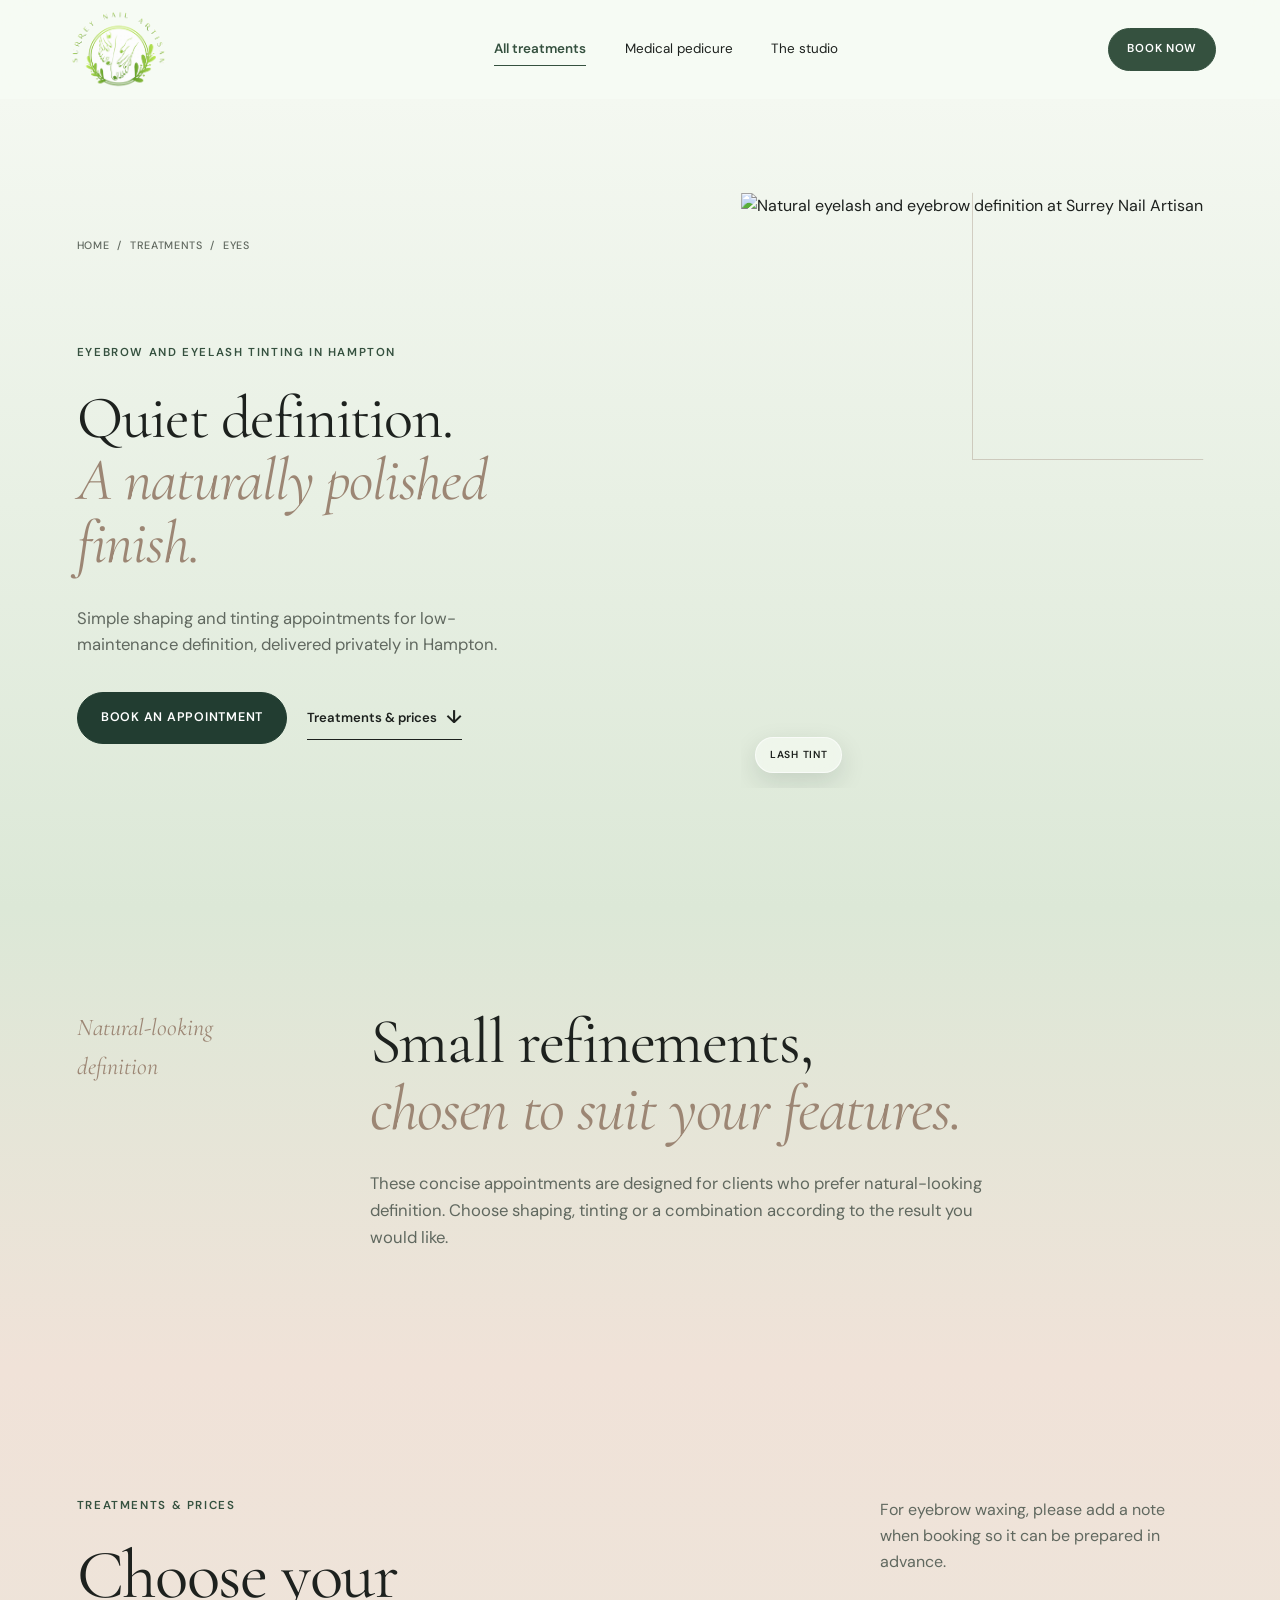
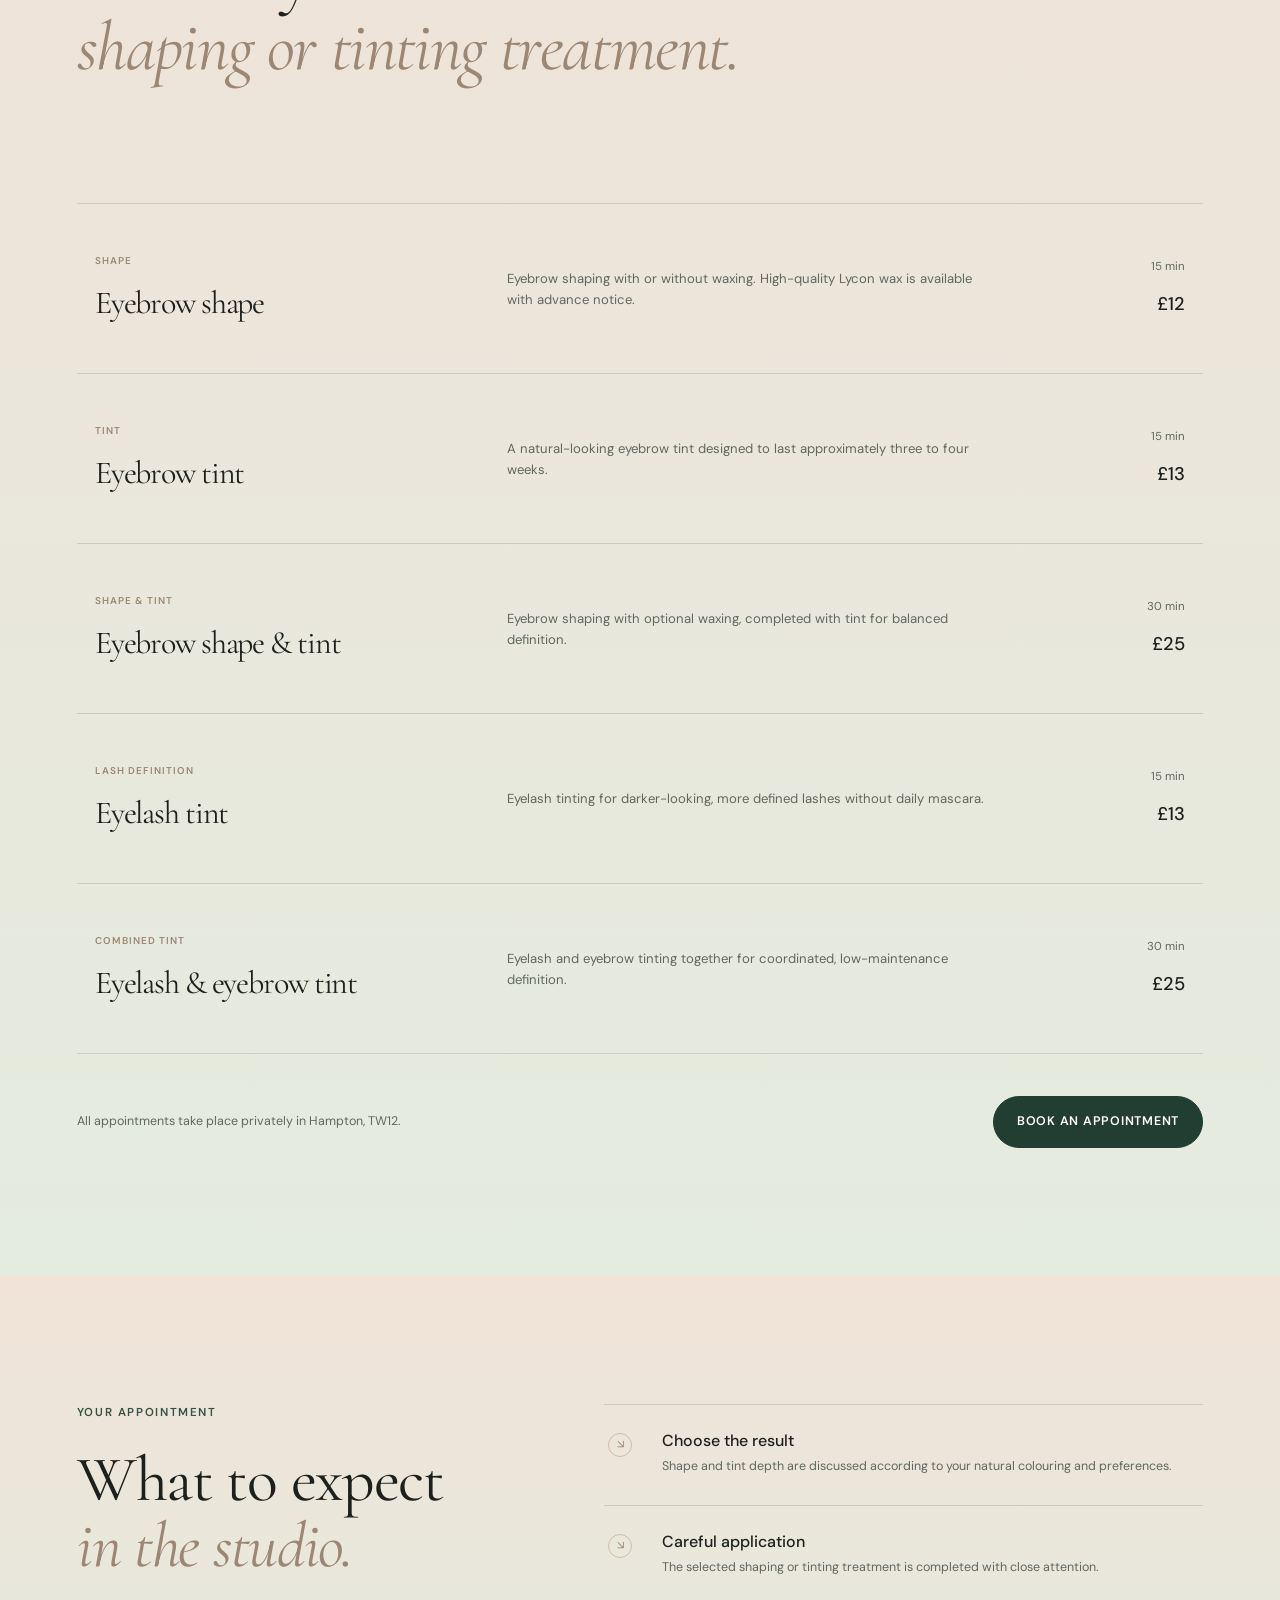
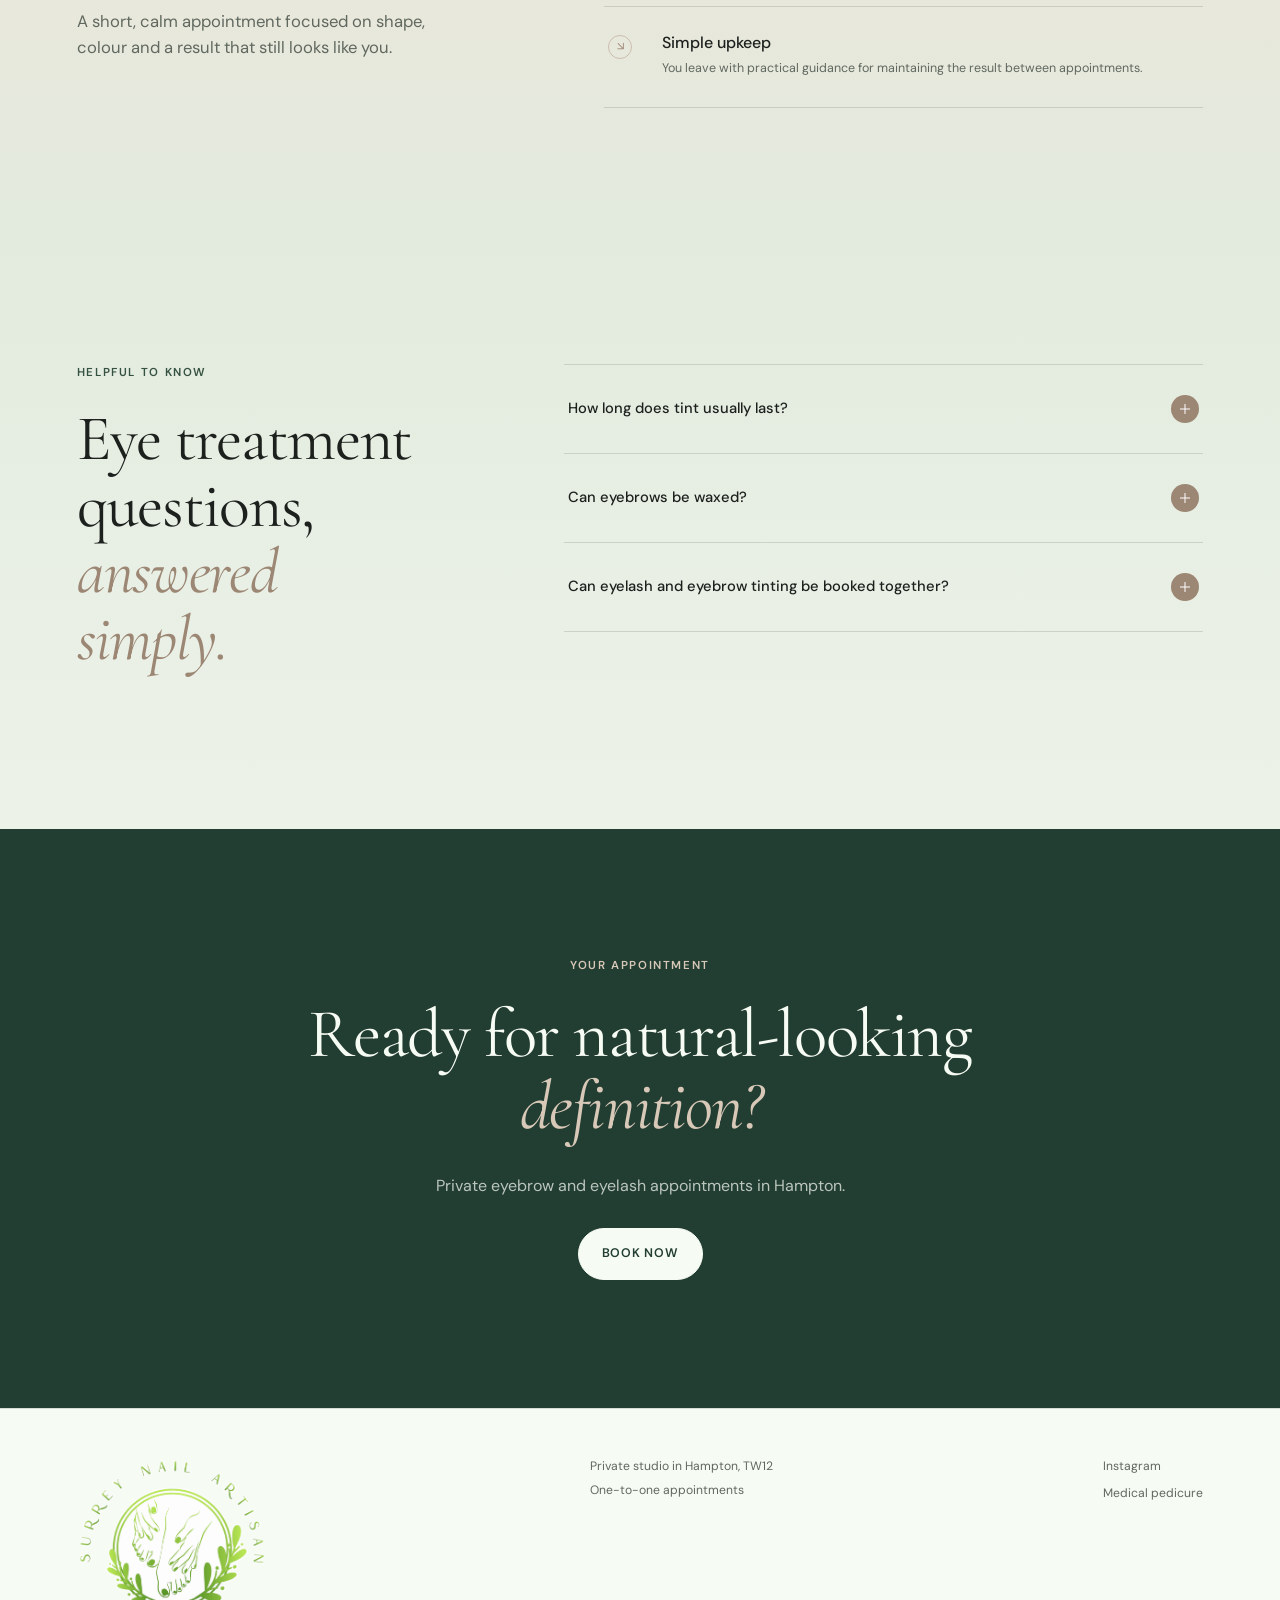
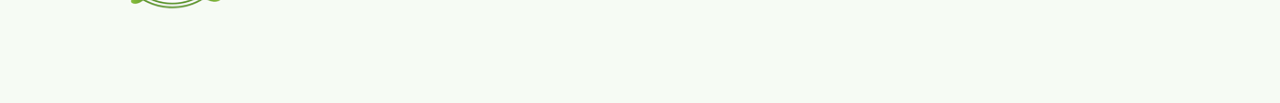
==== public/eyelash-eyebrows.html @ 15f3a215 "Add complete treatment category pages" ====
<!doctype html>
<html lang="en">
  <head>
    <meta charset="UTF-8">
    <meta name="viewport" content="width=device-width, initial-scale=1">
    <meta name="description" content="Private eyebrow shaping, eyebrow tinting and eyelash tinting appointments in Hampton, Surrey.">
    <meta name="robots" content="noindex, nofollow">
    <link rel="canonical" href="https://www.surreynailartisan.co.uk/eyelash-eyebrows">
    <meta property="og:title" content="Eyebrow &amp; Eyelash Treatments in Hampton | Surrey Nail Artisan">
    <meta property="og:description" content="Private eyebrow shaping, eyebrow tinting and eyelash tinting appointments in Hampton, Surrey.">
    <meta property="og:type" content="website">
    <meta property="og:url" content="https://www.surreynailartisan.co.uk/eyelash-eyebrows">
    <meta property="og:image" content="https://www.surreynailartisan.co.uk/assets/eyes-lash-tint.jpg">
    <title>Eyebrow &amp; Eyelash Treatments in Hampton | Surrey Nail Artisan</title>
    <link rel="preconnect" href="https://fonts.googleapis.com">
    <link rel="preconnect" href="https://fonts.gstatic.com" crossorigin>
    <link href="https://fonts.googleapis.com/css2?family=Cormorant+Garamond:ital,wght@0,400;1,400&family=DM+Sans:wght@400;500;600&display=swap" rel="stylesheet">
    <link rel="stylesheet" href="styles.css">
    <script src="script.js" defer></script>
    <script type="application/ld+json">{
      "@context": "https://schema.org",
      "@type": "Service",
      "name": "Eyebrow and eyelash treatments",
      "description": "Private eyebrow shaping, eyebrow tinting and eyelash tinting appointments in Hampton, Surrey.",
      "url": "https://www.surreynailartisan.co.uk/eyelash-eyebrows",
      "image": "https://www.surreynailartisan.co.uk/assets/eyes-lash-tint.jpg",
      "areaServed": {
            "@type": "Place",
            "name": "Hampton, Surrey"
      },
      "provider": {
            "@type": "BeautySalon",
            "name": "Surrey Nail Artisan",
            "address": {
                  "@type": "PostalAddress",
                  "streetAddress": "Gander Green Crescent",
                  "addressLocality": "Hampton",
                  "postalCode": "TW12 2FA",
                  "addressCountry": "GB"
            }
      },
      "hasOfferCatalog": {
            "@type": "OfferCatalog",
            "name": "Eyebrow and eyelash treatments appointments",
            "itemListElement": [
                  {
                        "@type": "Offer",
                        "price": "12",
                        "priceCurrency": "GBP",
                        "itemOffered": {
                              "@type": "Service",
                              "name": "Eyebrow shape",
                              "duration": "PT15M"
                        }
                  },
                  {
                        "@type": "Offer",
                        "price": "13",
                        "priceCurrency": "GBP",
                        "itemOffered": {
                              "@type": "Service",
                              "name": "Eyebrow tint",
                              "duration": "PT15M"
                        }
                  },
                  {
                        "@type": "Offer",
                        "price": "25",
                        "priceCurrency": "GBP",
                        "itemOffered": {
                              "@type": "Service",
                              "name": "Eyebrow shape & tint",
                              "duration": "PT30M"
                        }
                  },
                  {
                        "@type": "Offer",
                        "price": "13",
                        "priceCurrency": "GBP",
                        "itemOffered": {
                              "@type": "Service",
                              "name": "Eyelash tint",
                              "duration": "PT15M"
                        }
                  },
                  {
                        "@type": "Offer",
                        "price": "25",
                        "priceCurrency": "GBP",
                        "itemOffered": {
                              "@type": "Service",
                              "name": "Eyelash & eyebrow tint",
                              "duration": "PT30M"
                        }
                  }
            ]
      }
}</script>
  </head>
  <body class="treatment-detail-page">
    <a class="skip-link" href="#main">Skip to content</a>

    <header class="site-header" data-header>
      <a class="brand" href="index.html" aria-label="Surrey Nail Artisan home">
        <img src="assets/surrey-nail-artisan-logo.png" alt="Surrey Nail Artisan">
      </a>
      <nav class="desktop-nav" aria-label="Main navigation">
        <a class="nav-highlight" href="index.html#services" aria-current="page">All treatments</a>
        <a href="medical-pedicure.html">Medical pedicure</a>
        <a href="index.html#private-studio">The studio</a>
      </nav>
      <div class="header-actions">
        <a class="button button-small" href="https://www.surreynailartisan.co.uk/loading-booking">Book now</a>
        <button class="menu-toggle" type="button" aria-expanded="false" aria-controls="mobile-menu" aria-label="Open menu">
          <span></span><span></span>
        </button>
      </div>
      <nav class="mobile-menu" id="mobile-menu" aria-label="Mobile navigation" hidden>
        <a href="index.html#services">All treatments</a>
        <a href="medical-pedicure.html">Medical pedicure</a>
        <a href="index.html#private-studio">The studio</a>
        <a href="https://www.surreynailartisan.co.uk/loading-booking">Book an appointment</a>
      </nav>
    </header>

    <main id="main">
      <section class="treatment-hero" aria-labelledby="eyelash-eyebrows-title">
        <div class="treatment-hero-copy">
          <nav class="breadcrumbs" aria-label="Breadcrumb">
            <a href="index.html">Home</a><span aria-hidden="true">/</span><a href="index.html#services">Treatments</a><span aria-hidden="true">/</span><span aria-current="page">Eyes</span>
          </nav>
          <p class="eyebrow">Eyebrow and eyelash tinting in Hampton</p>
          <h1 id="eyelash-eyebrows-title">Quiet definition.<br><em>A naturally polished finish.</em></h1>
          <p class="lead">Simple shaping and tinting appointments for low-maintenance definition, delivered privately in Hampton.</p>
          <div class="button-row">
            <a class="button button-dark" href="https://www.surreynailartisan.co.uk/loading-booking">Book an appointment</a>
            <a class="text-link" href="#treatments-prices">Treatments &amp; prices <span aria-hidden="true">↓</span></a>
          </div>
        </div>
        <figure class="treatment-hero-media" data-source-page="https://www.surreynailartisan.co.uk/procedure/eyelash-tint">
          <img src="assets/eyes-lash-tint.jpg" alt="Natural eyelash and eyebrow definition at Surrey Nail Artisan">
          <figcaption>Lash tint</figcaption>
        </figure>
      </section>

      <section class="treatment-intro section-pad" aria-labelledby="eyelash-eyebrows-intro-title">
        <p class="script-label">Natural-looking definition</p>
        <div>
          <h2 id="eyelash-eyebrows-intro-title">Small refinements,<br><em>chosen to suit your features.</em></h2>
          <p class="lead">These concise appointments are designed for clients who prefer natural-looking definition. Choose shaping, tinting or a combination according to the result you would like.</p>
        </div>
      </section>

      <section class="category-menu section-pad" id="treatments-prices" aria-labelledby="eyelash-eyebrows-prices-title">
        <div class="section-heading treatment-section-heading">
          <div>
            <p class="eyebrow">Treatments &amp; prices</p>
            <h2 id="eyelash-eyebrows-prices-title">Choose your<br><em>shaping or tinting treatment.</em></h2>
          </div>
          <p>For eyebrow waxing, please add a note when booking so it can be prepared in advance.</p>
        </div>
        <div class="category-treatment-list">
          <article class="category-treatment-card">
            <div class="category-treatment-heading">
              <p class="card-label">Shape</p>
              <h3>Eyebrow shape</h3>
              
            </div>
            <p>Eyebrow shaping with or without waxing. High-quality Lycon wax is available with advance notice.</p>
            <div class="category-treatment-meta"><span>15 min</span><strong>£12</strong></div>
          </article>
          <article class="category-treatment-card">
            <div class="category-treatment-heading">
              <p class="card-label">Tint</p>
              <h3>Eyebrow tint</h3>
              
            </div>
            <p>A natural-looking eyebrow tint designed to last approximately three to four weeks.</p>
            <div class="category-treatment-meta"><span>15 min</span><strong>£13</strong></div>
          </article>
          <article class="category-treatment-card">
            <div class="category-treatment-heading">
              <p class="card-label">Shape &amp; tint</p>
              <h3>Eyebrow shape &amp; tint</h3>
              
            </div>
            <p>Eyebrow shaping with optional waxing, completed with tint for balanced definition.</p>
            <div class="category-treatment-meta"><span>30 min</span><strong>£25</strong></div>
          </article>
          <article class="category-treatment-card">
            <div class="category-treatment-heading">
              <p class="card-label">Lash definition</p>
              <h3>Eyelash tint</h3>
              
            </div>
            <p>Eyelash tinting for darker-looking, more defined lashes without daily mascara.</p>
            <div class="category-treatment-meta"><span>15 min</span><strong>£13</strong></div>
          </article>
          <article class="category-treatment-card">
            <div class="category-treatment-heading">
              <p class="card-label">Combined tint</p>
              <h3>Eyelash &amp; eyebrow tint</h3>
              
            </div>
            <p>Eyelash and eyebrow tinting together for coordinated, low-maintenance definition.</p>
            <div class="category-treatment-meta"><span>30 min</span><strong>£25</strong></div>
          </article>
        </div>
        <div class="category-menu-cta">
          <p>All appointments take place privately in Hampton, TW12.</p>
          <a class="button button-dark" href="https://www.surreynailartisan.co.uk/loading-booking">Book an appointment</a>
        </div>
      </section>



      <section class="treatment-experience section-pad" aria-labelledby="eyelash-eyebrows-experience-title">
        <div>
          <p class="eyebrow">Your appointment</p>
          <h2 id="eyelash-eyebrows-experience-title">What to expect<br><em>in the studio.</em></h2>
          <p class="lead">A short, calm appointment focused on shape, colour and a result that still looks like you.</p>
        </div>
        <ol class="treatment-experience-steps">
          <li>
            <span class="step-icon" aria-hidden="true"></span>
            <div><h3>Choose the result</h3><p>Shape and tint depth are discussed according to your natural colouring and preferences.</p></div>
          </li>
          <li>
            <span class="step-icon" aria-hidden="true"></span>
            <div><h3>Careful application</h3><p>The selected shaping or tinting treatment is completed with close attention.</p></div>
          </li>
          <li>
            <span class="step-icon" aria-hidden="true"></span>
            <div><h3>Simple upkeep</h3><p>You leave with practical guidance for maintaining the result between appointments.</p></div>
          </li>
        </ol>
      </section>

      <section class="treatment-faq section-pad" aria-labelledby="eyelash-eyebrows-faq-title">
        <div class="treatment-faq-heading">
          <p class="eyebrow">Helpful to know</p>
          <h2 id="eyelash-eyebrows-faq-title">Eye treatment questions,<br><em>answered simply.</em></h2>
        </div>
        <div class="treatment-faq-list">
          <details>
            <summary>How long does tint usually last?<span aria-hidden="true"></span></summary>
            <p>The original treatment guidance states approximately three to four weeks, although this varies by client and aftercare.</p>
          </details>
          <details>
            <summary>Can eyebrows be waxed?<span aria-hidden="true"></span></summary>
            <p>Yes. High-quality Lycon wax is available. Please note this in advance when booking.</p>
          </details>
          <details>
            <summary>Can eyelash and eyebrow tinting be booked together?<span aria-hidden="true"></span></summary>
            <p>Yes. Choose the combined eyelash and eyebrow tint appointment.</p>
          </details>
        </div>
      </section>

      <section class="booking-panel section-pad">
        <p class="eyebrow">Your appointment</p>
        <h2>Ready for natural-looking<br><em>definition?</em></h2>
        <p>Private eyebrow and eyelash appointments in Hampton.</p>
        <a class="button button-light" href="https://www.surreynailartisan.co.uk/loading-booking">Book now</a>
      </section>
    </main>

    <footer class="site-footer">
      <a class="footer-brand" href="index.html" aria-label="Surrey Nail Artisan home">
        <img src="assets/surrey-nail-artisan-logo.png" alt="Surrey Nail Artisan">
      </a>
      <div><p>Private studio in Hampton, TW12</p><p>One-to-one appointments</p></div>
      <div class="footer-links">
        <a href="https://www.instagram.com/surreynailartisan/">Instagram</a>
        <a href="medical-pedicure.html">Medical pedicure</a>
      </div>
    </footer>

    <div class="mobile-book" aria-label="Quick booking">
      <span>Private appointments in Hampton</span>
      <a href="https://www.surreynailartisan.co.uk/loading-booking">Book now</a>
    </div>
  </body>
</html>
---- public/styles.css ----
:root {
  --paper: #f6fbf4;
  --paper-warm: #f5efe8;
  --ink: #1d211e;
  --muted: #60685f;
  --sage: #768a70;
  --sage-dark: #35513f;
  --sage-deep: #223d31;
  --taupe: #9c8674;
  --taupe-light: #d8c8b8;
  --line: rgba(29, 33, 30, 0.14);
  --white: #fff;
  --radius: 2px;
  --serif: "Cormorant Garamond", Georgia, serif;
  --sans: "DM Sans", "Helvetica Neue", Arial, sans-serif;
}

* {
  box-sizing: border-box;
}

html {
  scroll-behavior: smooth;
}

body {
  margin: 0;
  background: var(--paper);
  color: var(--ink);
  font-family: var(--sans);
  font-size: 16px;
  line-height: 1.6;
  -webkit-font-smoothing: antialiased;
}

body.menu-open {
  overflow: hidden;
}

img {
  display: block;
  width: 100%;
}

a {
  color: inherit;
  text-decoration: none;
}

button,
a {
  -webkit-tap-highlight-color: transparent;
}

h1,
h2,
h3,
p,
figure {
  margin-top: 0;
}

h1,
h2,
h3 {
  font-family: var(--serif);
  font-weight: 400;
  letter-spacing: -0.035em;
  line-height: 1.06;
}

h1 em,
h2 em {
  color: var(--taupe);
  font-style: italic;
}

.skip-link {
  position: fixed;
  z-index: 1000;
  top: 8px;
  left: 8px;
  padding: 10px 14px;
  background: var(--ink);
  color: var(--white);
  transform: translateY(-150%);
}

.skip-link:focus {
  transform: translateY(0);
}

.site-header {
  position: sticky;
  z-index: 100;
  top: 0;
  display: grid;
  grid-template-columns: 160px 1fr auto;
  align-items: center;
  min-height: 92px;
  padding: 10px clamp(24px, 5vw, 76px);
  border-bottom: 1px solid transparent;
  background: rgba(246, 251, 244, 0.92);
  backdrop-filter: blur(18px);
  transition: min-height 180ms ease, border-color 180ms ease;
}

.site-header.is-scrolled {
  min-height: 74px;
  border-color: var(--line);
}

.brand {
  display: inline-flex;
  width: 110px;
  align-items: center;
}

.brand img {
  max-height: 78px;
  object-fit: contain;
}

.desktop-nav {
  display: flex;
  justify-content: center;
  gap: clamp(22px, 3vw, 46px);
  font-size: 0.84rem;
}

.desktop-nav a {
  position: relative;
  padding: 8px 0;
}

.desktop-nav a::after {
  position: absolute;
  right: 0;
  bottom: 2px;
  left: 0;
  height: 1px;
  background: currentColor;
  content: "";
  transform: scaleX(0);
  transform-origin: right;
  transition: transform 180ms ease;
}

.desktop-nav a:hover::after,
.desktop-nav a:focus-visible::after,
.desktop-nav .nav-highlight::after {
  transform: scaleX(1);
  transform-origin: left;
}

.nav-highlight {
  color: var(--sage-dark);
  font-weight: 600;
}

.header-actions {
  display: flex;
  align-items: center;
  gap: 12px;
}

.button {
  display: inline-flex;
  min-height: 52px;
  align-items: center;
  justify-content: center;
  padding: 13px 23px;
  border: 1px solid var(--sage-dark);
  border-radius: 999px;
  background: var(--sage-dark);
  color: var(--white);
  font-size: 0.78rem;
  font-weight: 600;
  letter-spacing: 0.06em;
  line-height: 1.1;
  text-transform: uppercase;
  transition: background 160ms ease, color 160ms ease, transform 160ms ease;
}

.button:hover,
.button:focus-visible {
  background: transparent;
  color: var(--sage-dark);
  transform: translateY(-2px);
}

.button-small {
  min-height: 43px;
  padding: 11px 18px;
  font-size: 0.72rem;
}

.button-dark {
  border-color: var(--sage-deep);
  background: var(--sage-deep);
}

.button-dark:hover,
.button-dark:focus-visible {
  color: var(--sage-deep);
}

.button-light {
  border-color: var(--paper);
  background: var(--paper);
  color: var(--sage-deep);
}

.button-light:hover,
.button-light:focus-visible {
  background: transparent;
  color: var(--paper);
}

.text-link {
  display: inline-flex;
  min-height: 44px;
  align-items: center;
  gap: 9px;
  border-bottom: 1px solid currentColor;
  font-size: 0.82rem;
  font-weight: 600;
}

.text-link span {
  font-size: 1.15rem;
}

.menu-toggle {
  display: none;
  width: 44px;
  height: 44px;
  padding: 12px 8px;
  border: 0;
  background: transparent;
}

.menu-toggle span {
  display: block;
  width: 25px;
  height: 1px;
  margin: 6px auto;
  background: var(--ink);
  transition: transform 180ms ease;
}

.menu-toggle[aria-expanded="true"] span:first-child {
  transform: translateY(3.5px) rotate(45deg);
}

.menu-toggle[aria-expanded="true"] span:last-child {
  transform: translateY(-3.5px) rotate(-45deg);
}

.mobile-menu {
  position: absolute;
  top: 100%;
  right: 0;
  left: 0;
  padding: 28px 24px 40px;
  border-top: 1px solid var(--line);
  background: var(--paper);
}

.mobile-menu a {
  display: block;
  padding: 14px 0;
  border-bottom: 1px solid var(--line);
  font-size: 1.25rem;
  font-weight: 500;
}

.hero {
  min-height: calc(100svh - 92px);
  padding: clamp(32px, 5vw, 78px) clamp(24px, 6vw, 96px) clamp(62px, 8vw, 110px);
}

.home-hero {
  display: grid;
  grid-template-columns: minmax(0, 0.9fr) minmax(420px, 0.8fr);
  align-items: center;
  gap: clamp(36px, 7vw, 120px);
}

.hero-copy {
  max-width: 760px;
}

.eyebrow {
  margin-bottom: 24px;
  color: var(--sage-dark);
  font-size: 0.72rem;
  font-weight: 600;
  letter-spacing: 0.14em;
  text-transform: uppercase;
}

.hero h1 {
  max-width: 820px;
  margin-bottom: 30px;
  font-size: clamp(3.6rem, 6.2vw, 7.5rem);
}

.hero-intro,
.lead {
  max-width: 620px;
  color: var(--muted);
  font-size: clamp(1rem, 1.3vw, 1.18rem);
}

.button-row {
  display: flex;
  flex-wrap: wrap;
  align-items: center;
  gap: 20px;
  margin-top: 34px;
}

.hero-media {
  position: relative;
  max-width: 620px;
  margin: 0;
  justify-self: end;
}

.hero-media img {
  aspect-ratio: 4 / 5.15;
  object-fit: cover;
  object-position: center;
}

.hero-media::before {
  position: absolute;
  z-index: -1;
  top: -22px;
  right: 22px;
  width: 58%;
  height: 42%;
  border-radius: 50% 50% 0 0;
  background: var(--taupe-light);
  content: "";
  opacity: 0.5;
}

.hero-media figcaption,
.medical-hero-media figcaption {
  position: absolute;
  right: -16px;
  bottom: 22px;
  padding: 12px 16px;
  background: rgba(246, 251, 244, 0.92);
  font-size: 0.72rem;
  font-weight: 600;
  letter-spacing: 0.08em;
  text-transform: uppercase;
}

.real-work-hero img {
  object-position: 50% 36%;
}

.trust-strip {
  display: grid;
  grid-template-columns: repeat(3, 1fr);
  gap: 0;
  padding: 0 clamp(24px, 6vw, 96px);
  border-top: 1px solid var(--line);
  border-bottom: 1px solid var(--line);
}

.trust-strip-wide {
  grid-template-columns: repeat(4, 1fr);
}

.trust-strip p {
  margin: 0;
  padding: 25px clamp(10px, 2vw, 30px);
  border-right: 1px solid var(--line);
  font-size: 0.82rem;
  text-align: center;
}

.trust-strip p:last-child {
  border-right: 0;
}

.trust-strip span,
.service-number,
.studio-values article > span {
  margin-right: 10px;
  color: var(--taupe);
  font-size: 0.66rem;
  letter-spacing: 0.08em;
}

.work-showcase {
  background: var(--paper-warm);
}

.showcase-heading {
  display: grid;
  grid-template-columns: minmax(0, 1fr) minmax(260px, 0.42fr);
  gap: 24px 70px;
  align-items: end;
  margin-bottom: clamp(46px, 7vw, 92px);
}

.showcase-heading .eyebrow {
  grid-column: 1 / -1;
  margin-bottom: 0;
}

.showcase-heading h2,
.environment-heading h2 {
  margin-bottom: 0;
  font-size: clamp(3.1rem, 5vw, 6rem);
}

.showcase-heading > p:last-child,
.environment-heading > p:last-child {
  margin-bottom: 8px;
  color: var(--muted);
}

.work-grid {
  display: grid;
  grid-template-columns: 1.15fr 0.85fr 0.85fr;
  grid-template-rows: repeat(2, minmax(240px, 29vw));
  gap: 14px;
}

.work-tile {
  position: relative;
  overflow: hidden;
  margin: 0;
}

.work-tile-tall {
  grid-row: 1 / 3;
}

.work-tile-soft {
  grid-column: 2 / 4;
}

.work-tile img {
  height: 100%;
  object-fit: cover;
  transition: transform 500ms ease;
}

.work-tile:hover img {
  transform: scale(1.025);
}

.work-tile figcaption,
.service-atmosphere figcaption,
.studio-photo figcaption,
.environment-grid figcaption {
  position: absolute;
  right: 12px;
  bottom: 12px;
  padding: 8px 11px;
  background: rgba(246, 251, 244, 0.92);
  color: var(--ink);
  font-size: 0.64rem;
  font-weight: 600;
  letter-spacing: 0.08em;
  text-transform: uppercase;
}

.section-pad {
  padding: clamp(80px, 10vw, 160px) clamp(24px, 6vw, 96px);
}

.medical-feature {
  display: grid;
  grid-template-columns: minmax(320px, 0.85fr) minmax(0, 1fr);
  align-items: center;
  gap: clamp(46px, 9vw, 150px);
  background: #e5ece1;
}

.medical-feature-images {
  position: relative;
  max-width: 620px;
  padding-right: 16%;
  padding-bottom: 18%;
}

.medical-image-main {
  margin: 0;
}

.medical-image-main img {
  aspect-ratio: 4 / 5;
  object-fit: cover;
}

.medical-image-detail {
  position: absolute;
  right: 0;
  bottom: 0;
  width: 42%;
  margin: 0;
  border: 10px solid #e5ece1;
}

.medical-image-detail img {
  aspect-ratio: 4 / 5;
  object-fit: cover;
}

.image-note {
  position: absolute;
  right: 5%;
  bottom: 8%;
  padding: 12px 16px;
  background: var(--paper);
  font-size: 0.7rem;
  font-weight: 600;
  letter-spacing: 0.05em;
  text-transform: uppercase;
}

.medical-copy h2,
.section-heading h2,
.studio-copy h2,
.booking-panel h2,
.medical-intro h2,
.medical-trust h2 {
  margin-bottom: 30px;
  font-size: clamp(3.2rem, 5.4vw, 6.5rem);
}

.concern-list {
  display: grid;
  grid-template-columns: repeat(2, minmax(0, 1fr));
  gap: 0 24px;
  margin: 38px 0 0;
  padding: 0;
  list-style: none;
}

.concern-list li {
  padding: 13px 0;
  border-bottom: 1px solid rgba(34, 61, 49, 0.19);
  color: var(--sage-deep);
  font-size: 0.84rem;
}

.services {
  background: var(--paper-warm);
}

.section-heading {
  display: grid;
  grid-template-columns: minmax(0, 1.4fr) minmax(260px, 0.6fr);
  align-items: end;
  gap: 50px;
  margin-bottom: clamp(52px, 7vw, 100px);
}

.section-heading > p {
  max-width: 430px;
  margin-bottom: 16px;
  color: var(--muted);
}

.service-layout {
  display: grid;
  grid-template-columns: minmax(290px, 0.7fr) minmax(0, 1fr);
  align-items: start;
  gap: clamp(44px, 8vw, 130px);
}

.service-layout-wide {
  grid-template-columns: minmax(0, 1fr) minmax(280px, 0.62fr);
}

.service-catalogue .service-row {
  grid-template-columns: minmax(0, 1fr) auto;
  min-height: 88px;
}

.service-catalogue .service-row strong {
  font-size: clamp(1.05rem, 1.3vw, 1.35rem);
}

.service-catalogue .service-row small {
  margin-top: 4px;
}

.service-row-secondary {
  color: #5f675f;
}

.service-row-medical {
  color: var(--sage-dark);
}

.service-arrow {
  color: var(--taupe);
  font-size: 1.05rem;
}

.service-photo {
  max-width: 520px;
  margin: 0;
}

.service-photo img {
  aspect-ratio: 4 / 4.6;
  object-fit: cover;
}

.service-list {
  border-top: 1px solid var(--line);
}

.service-row {
  display: grid;
  grid-template-columns: 34px minmax(0, 1fr) auto;
  align-items: center;
  gap: 10px;
  min-height: 112px;
  padding: 20px 4px;
  border-bottom: 1px solid var(--line);
  transition: padding 160ms ease, color 160ms ease;
}

.service-row:hover,
.service-row:focus-visible {
  padding-right: 14px;
  padding-left: 14px;
  color: var(--sage-dark);
}

.service-row strong {
  display: block;
  font-size: clamp(1.35rem, 1.7vw, 1.75rem);
  font-weight: 500;
  line-height: 1.25;
}

.service-row small {
  color: var(--muted);
  font-size: 0.76rem;
}

.service-price {
  color: var(--sage-dark);
  font-size: 0.8rem;
  font-weight: 600;
}

.service-atmosphere {
  position: relative;
  max-width: 520px;
  margin: 0;
  justify-self: end;
}

.service-atmosphere img {
  aspect-ratio: 4 / 5;
  height: 100%;
  object-fit: cover;
}

.service-collage {
  position: relative;
  min-height: 610px;
  padding-right: 17%;
  padding-bottom: 18%;
  align-self: center;
}

.service-collage figure {
  margin: 0;
}

.service-collage-main img {
  aspect-ratio: 4 / 5.15;
  height: 100%;
  object-fit: cover;
  object-position: 50% 66%;
}

.service-collage-detail {
  position: absolute;
  right: 0;
  bottom: 0;
  width: 48%;
  border: 10px solid var(--paper-warm);
}

.service-collage-detail img {
  aspect-ratio: 4 / 4.7;
  object-fit: cover;
  object-position: 40% 50%;
}

.service-collage-note {
  position: absolute;
  right: 4%;
  bottom: 11%;
  padding: 11px 14px;
  background: rgba(246, 251, 244, 0.94);
  color: var(--ink);
  font-size: 0.66rem;
  font-weight: 600;
  letter-spacing: 0.07em;
  text-transform: uppercase;
}

.secondary-services {
  margin: 44px 0 0;
  color: var(--muted);
  font-size: 0.82rem;
  text-align: right;
}

.secondary-services a {
  border-bottom: 1px solid currentColor;
}

.private-studio {
  display: grid;
  grid-template-columns: minmax(0, 0.9fr) minmax(0, 1.1fr);
  gap: clamp(54px, 10vw, 150px);
}

.studio-photo {
  position: relative;
  max-width: 680px;
  margin: 0;
}

.studio-photo img {
  aspect-ratio: 4 / 3.6;
  height: 100%;
  object-fit: cover;
}

.private-studio .studio-copy {
  align-self: center;
}

.script-label {
  margin-bottom: 25px;
  color: var(--taupe);
  font-family: var(--serif);
  font-size: 1.5rem;
  font-style: italic;
}

.studio-values {
  display: grid;
  grid-template-columns: repeat(3, 1fr);
  gap: 34px;
  align-self: end;
}

.studio-values article {
  padding-top: 18px;
  border-top: 1px solid var(--line);
}

.studio-values h3 {
  margin: 22px 0 12px;
  font-size: 1.2rem;
  font-weight: 500;
}

.studio-values p {
  color: var(--muted);
  font-size: 0.8rem;
}

.booking-panel {
  background: var(--sage-deep);
  color: var(--paper);
  text-align: center;
}

.booking-panel .eyebrow,
.booking-panel h2 em {
  color: var(--taupe-light);
}

.booking-panel h2 {
  max-width: 1000px;
  margin-right: auto;
  margin-left: auto;
}

.booking-panel p:not(.eyebrow) {
  margin-bottom: 30px;
  color: rgba(246, 251, 244, 0.72);
}

.site-footer {
  display: grid;
  grid-template-columns: 1fr 1fr auto;
  gap: 40px;
  padding: 48px clamp(24px, 6vw, 96px) 90px;
  border-top: 1px solid var(--line);
  color: var(--muted);
  font-size: 0.76rem;
}

.footer-brand {
  display: inline-block;
  width: clamp(150px, 15vw, 220px);
  align-self: start;
  color: var(--ink);
}

.footer-brand img {
  display: block;
  width: 100%;
  height: auto;
}

.site-footer p {
  margin-bottom: 4px;
}

.footer-links {
  display: flex;
  flex-direction: column;
  gap: 7px;
}

.footer-links a:hover,
.footer-links a:focus-visible {
  color: var(--ink);
}

.mobile-book {
  display: none;
}

/* Medical pedicure page */
.medical-page {
  --paper: #f3f4ed;
  --ink: #17261f;
  --muted: #5c685f;
  --sage-dark: #355143;
  --sage-deep: #1d3930;
  --taupe: #8b765e;
  background: var(--paper);
}

.medical-header {
  background: rgba(243, 244, 237, 0.93);
}

.button-medical {
  border-color: var(--sage-deep);
  background: var(--sage-deep);
}

.button-medical:hover,
.button-medical:focus-visible {
  color: var(--sage-deep);
}

.medical-hero {
  display: grid;
  grid-template-columns: minmax(0, 0.92fr) minmax(420px, 0.8fr);
  align-items: center;
  gap: clamp(48px, 8vw, 130px);
  min-height: calc(100svh - 92px);
  padding: clamp(36px, 5vw, 80px) clamp(24px, 6vw, 96px) clamp(72px, 8vw, 120px);
}

.medical-hero-copy {
  max-width: 780px;
}

.back-link {
  display: inline-block;
  margin-bottom: 60px;
  color: var(--muted);
  font-size: 0.72rem;
}

.medical-hero h1 {
  margin-bottom: 30px;
  font-size: clamp(3.7rem, 6vw, 7.2rem);
}

.medical-hero h1 em {
  color: var(--taupe);
}

.medical-hero-media {
  position: relative;
  max-width: 620px;
  margin: 0;
  justify-self: end;
}

.medical-hero-media img {
  aspect-ratio: 4 / 5.2;
  object-fit: cover;
}

.real-medical-hero img {
  object-position: 50% 45%;
}

.credential-line {
  display: flex;
  flex-wrap: wrap;
  gap: 10px 22px;
  margin-top: 50px;
  padding-top: 22px;
  border-top: 1px solid var(--line);
  color: var(--muted);
  font-size: 0.7rem;
}

.credential-line span::before {
  margin-right: 7px;
  color: var(--sage);
  content: "•";
}

.medical-intro {
  display: grid;
  grid-template-columns: 0.5fr 1fr 0.8fr;
  align-items: start;
  gap: clamp(34px, 6vw, 90px);
  background: #dce4d9;
}

.medical-intro h2 {
  font-size: clamp(3rem, 4.8vw, 5.6rem);
}

.medical-environment {
  background: #e7ebe2;
}

.environment-heading {
  display: grid;
  grid-template-columns: minmax(0, 1fr) minmax(280px, 0.44fr);
  align-items: end;
  gap: 24px 70px;
  margin-bottom: clamp(46px, 7vw, 90px);
}

.environment-heading .eyebrow {
  grid-column: 1 / -1;
  margin-bottom: 0;
}

.environment-grid {
  display: grid;
  grid-template-columns: 1.3fr 0.7fr 0.7fr;
  grid-template-rows: repeat(2, minmax(250px, 25vw));
  gap: 12px;
}

.environment-grid figure {
  position: relative;
  overflow: hidden;
  margin: 0;
}

.environment-grid .environment-room {
  grid-row: 1 / 3;
}

.environment-grid figure:last-child {
  grid-row: 1 / 3;
  grid-column: 3;
}

.environment-grid img {
  height: 100%;
  object-fit: cover;
}

.environment-grid .environment-room img {
  object-position: 55% 50%;
}

.medical-concerns {
  margin: 0;
  padding: 0;
  border-top: 1px solid rgba(23, 38, 31, 0.18);
  list-style: none;
}

.medical-concerns li {
  padding: 14px 0;
  border-bottom: 1px solid rgba(23, 38, 31, 0.18);
  font-size: 0.82rem;
}

.treatments {
  background: #f0ede5;
}

.medical-section-heading {
  border-bottom: 1px solid var(--line);
  padding-bottom: 55px;
}

.treatment-grid {
  display: grid;
  grid-template-columns: repeat(2, 1fr);
  gap: 1px;
  background: var(--line);
  border: 1px solid var(--line);
}

.treatment-card {
  display: flex;
  min-height: 290px;
  flex-direction: column;
  padding: clamp(24px, 3vw, 40px);
  background: #f0ede5;
}

.featured-treatment {
  background: var(--sage-deep);
  color: var(--paper);
}

.card-label {
  margin-bottom: 34px;
  color: var(--taupe);
  font-size: 0.62rem;
  font-weight: 600;
  letter-spacing: 0.11em;
  text-transform: uppercase;
}

.treatment-card h3 {
  margin-bottom: 15px;
  font-size: clamp(1.35rem, 1.7vw, 1.7rem);
  font-weight: 500;
  line-height: 1.28;
}

.treatment-card > p:not(.card-label) {
  color: var(--muted);
  font-size: 0.78rem;
}

.featured-treatment > p:not(.card-label) {
  color: rgba(243, 244, 237, 0.68);
}

.treatment-card > div {
  display: flex;
  align-items: end;
  justify-content: space-between;
  margin-top: auto;
  padding-top: 30px;
}

.treatment-card > div span {
  color: var(--muted);
  font-size: 0.72rem;
}

.featured-treatment > div span {
  color: rgba(243, 244, 237, 0.65);
}

.treatment-card > div strong {
  font-size: 1.55rem;
  font-weight: 600;
}

.treatment-card > a {
  margin-top: 18px;
  border-bottom: 1px solid currentColor;
  font-size: 0.72rem;
  width: fit-content;
}

.expect {
  display: grid;
  grid-template-columns: 0.65fr 1fr;
  gap: clamp(50px, 10vw, 160px);
}

.expect-heading h2 {
  font-size: clamp(3.5rem, 5vw, 6rem);
}

.expect-steps {
  margin: 0;
  padding: 0;
  list-style: none;
}

.expect-steps li {
  display: grid;
  grid-template-columns: 46px 1fr;
  gap: 20px;
  padding: 28px 0;
  border-top: 1px solid var(--line);
}

.expect-steps li:last-child {
  border-bottom: 1px solid var(--line);
}

.expect-steps > li > span {
  color: var(--taupe);
  font-size: 0.68rem;
}

.expect-steps h3 {
  margin: 0 0 7px;
  font-size: 1.2rem;
  font-weight: 500;
}

.expect-steps p {
  margin: 0;
  color: var(--muted);
  font-size: 0.82rem;
}

.medical-trust {
  display: grid;
  grid-template-columns: 1fr 0.8fr;
  gap: clamp(50px, 10vw, 160px);
  background: var(--sage-deep);
  color: var(--paper);
}

.medical-trust h2 em,
.medical-trust .script-label {
  color: var(--taupe-light);
}

.medical-trust-copy {
  align-self: end;
}

.medical-trust-copy p {
  color: rgba(243, 244, 237, 0.72);
}

.medical-trust-copy .button-medical {
  margin-top: 22px;
  border-color: var(--paper);
  background: var(--paper);
  color: var(--sage-deep);
}

.medical-trust-copy .button-medical:hover,
.medical-trust-copy .button-medical:focus-visible {
  background: transparent;
  color: var(--paper);
}

.medical-footer {
  background: #e5e7df;
}

@media (max-width: 1100px) {
  .home-hero,
  .medical-hero {
    grid-template-columns: minmax(0, 1fr) minmax(360px, 0.75fr);
    gap: 44px;
  }

  .studio-values {
    grid-template-columns: 1fr;
  }

  .treatment-grid {
    grid-template-columns: repeat(2, 1fr);
  }

  .medical-intro {
    grid-template-columns: 0.5fr 1fr;
  }

  .work-grid {
    grid-template-rows: repeat(2, minmax(240px, 36vw));
  }

  .environment-grid {
    grid-template-rows: repeat(2, minmax(240px, 34vw));
  }

  .medical-concerns {
    grid-column: 2;
  }
}

@media (max-width: 820px) {
  body {
    padding-bottom: 72px;
  }

  .site-header {
    grid-template-columns: 1fr auto;
    min-height: 72px;
    padding: 7px 18px;
  }

  .brand {
    width: 74px;
  }

  .brand img {
    max-height: 58px;
  }

  .desktop-nav {
    display: none;
  }

  .header-actions .button {
    display: none;
  }

  .menu-toggle {
    display: block;
  }

  .hero,
  .medical-hero {
    min-height: 0;
    padding: 36px 18px 84px;
  }

  .home-hero,
  .medical-hero {
    grid-template-columns: 1fr;
    gap: 48px;
  }

  .hero-copy,
  .medical-hero-copy {
    max-width: none;
  }

  .hero h1,
  .medical-hero h1 {
    font-size: clamp(2.55rem, 10vw, 3.4rem);
  }

  .hero-intro {
    max-width: 34rem;
    font-size: 1rem;
  }

  .hero-media,
  .medical-hero-media {
    width: calc(100% + 36px);
    max-width: none;
    margin-left: -18px;
  }

  .hero-media img,
  .medical-hero-media img {
    aspect-ratio: 4 / 4.8;
  }

  .hero-media figcaption,
  .medical-hero-media figcaption {
    right: 18px;
  }

  .trust-strip {
    grid-template-columns: 1fr;
    padding: 0 18px;
  }

  .trust-strip p {
    padding: 17px 2px;
    border-right: 0;
    border-bottom: 1px solid var(--line);
    text-align: left;
  }

  .trust-strip p:last-child {
    border-bottom: 0;
  }

  .section-pad {
    padding: 82px 18px;
  }

  .medical-feature,
  .section-heading,
  .showcase-heading,
  .environment-heading,
  .service-layout,
  .private-studio,
  .medical-intro,
  .expect,
  .medical-trust {
    grid-template-columns: 1fr;
  }

  .showcase-heading .eyebrow,
  .environment-heading .eyebrow {
    grid-column: auto;
  }

  .showcase-heading,
  .environment-heading {
    gap: 12px;
    margin-bottom: 46px;
  }

  .work-grid {
    grid-template-columns: repeat(2, 1fr);
    grid-template-rows: 78vw 54vw 54vw;
    gap: 8px;
  }

  .work-tile-tall {
    grid-column: 1 / 3;
    grid-row: 1;
  }

  .work-tile-soft {
    grid-column: 1 / 3;
    grid-row: 3;
  }

  .medical-feature {
    gap: 58px;
  }

  .medical-feature-images {
    width: calc(100% + 36px);
    max-width: none;
    margin-left: -18px;
    padding-right: 18%;
    padding-bottom: 22%;
  }

  .medical-image-main img {
    aspect-ratio: 4 / 4.9;
  }

  .medical-image-detail {
    border-width: 7px;
  }

  .image-note {
    right: 18px;
  }

  .medical-copy h2,
  .section-heading h2,
  .showcase-heading h2,
  .environment-heading h2,
  .studio-copy h2,
  .booking-panel h2,
  .medical-intro h2,
  .medical-trust h2 {
    font-size: clamp(2.3rem, 9vw, 3rem);
  }

  .concern-list {
    grid-template-columns: 1fr;
  }

  .section-heading {
    gap: 10px;
    margin-bottom: 54px;
  }

  .service-layout {
    gap: 52px;
  }

  .service-atmosphere,
  .studio-photo {
    width: calc(100% + 36px);
    max-width: none;
    margin-left: -18px;
  }

  .service-collage {
    width: calc(100% + 36px);
    min-height: 126vw;
    margin-left: -18px;
    padding-right: 18%;
    padding-bottom: 23%;
  }

  .service-collage-detail {
    border-width: 7px;
  }

  .service-collage-note {
    right: 5%;
    bottom: 13%;
  }

  .service-atmosphere {
    justify-self: stretch;
  }

  .service-atmosphere img {
    aspect-ratio: 4 / 3.5;
  }

  .service-photo {
    width: calc(100% + 36px);
    max-width: none;
    margin-left: -18px;
  }

  .service-photo img {
    aspect-ratio: 4 / 3.8;
  }

  .service-row {
    min-height: 100px;
  }

  .service-catalogue .service-row {
    min-height: 76px;
    padding: 14px 2px;
  }

  .service-catalogue .service-row strong {
    font-size: 1rem;
  }

  .service-row strong {
    font-size: 1.75rem;
  }

  .service-price {
    align-self: end;
    padding-bottom: 3px;
  }

  .secondary-services {
    text-align: left;
  }

  .private-studio {
    gap: 50px;
  }

  .studio-photo img {
    aspect-ratio: 4 / 3.2;
  }

  .studio-values {
    gap: 20px;
  }

  .site-footer {
    grid-template-columns: 120px minmax(0, 1fr);
    align-items: center;
    gap: 18px 22px;
    padding: 30px 18px 90px;
  }

  .footer-brand {
    width: 120px;
  }

  .site-footer > div:not(.footer-links) {
    align-self: center;
  }

  .site-footer .footer-links {
    grid-column: 1 / -1;
    flex-direction: row;
    flex-wrap: wrap;
    gap: 8px 24px;
  }

  .mobile-book {
    position: fixed;
    z-index: 200;
    right: 10px;
    bottom: max(10px, env(safe-area-inset-bottom));
    left: 10px;
    display: flex;
    min-height: 58px;
    align-items: center;
    justify-content: space-between;
    gap: 12px;
    padding: 8px 8px 8px 17px;
    border: 1px solid rgba(255,255,255,0.24);
    border-radius: 999px;
    background: rgba(34, 61, 49, 0.96);
    box-shadow: 0 12px 36px rgba(26, 37, 30, 0.24);
    color: var(--white);
    backdrop-filter: blur(15px);
  }

  .mobile-book span {
    overflow: hidden;
    font-size: 0.7rem;
    text-overflow: ellipsis;
    white-space: nowrap;
  }

  .mobile-book a {
    flex: 0 0 auto;
    padding: 11px 17px;
    border-radius: 999px;
    background: var(--paper);
    color: var(--sage-deep);
    font-size: 0.72rem;
    font-weight: 600;
    letter-spacing: 0.05em;
    text-transform: uppercase;
  }

  .back-link {
    margin-bottom: 40px;
  }

  .credential-line {
    display: grid;
    grid-template-columns: 1fr;
    margin-top: 36px;
  }

  .medical-intro {
    gap: 28px;
  }

  .medical-concerns {
    grid-column: auto;
  }

  .environment-grid {
    grid-template-columns: repeat(2, 1fr);
    grid-template-rows: 74vw 62vw 72vw;
    gap: 8px;
  }

  .environment-grid .environment-room {
    grid-column: 1 / 3;
    grid-row: 1;
  }

  .environment-grid figure:last-child {
    grid-column: 1 / 3;
    grid-row: 3;
  }

  .treatment-grid {
    grid-template-columns: 1fr;
  }

  .treatments.section-pad {
    padding-top: 64px;
    padding-bottom: 64px;
  }

  .medical-section-heading {
    margin-bottom: 32px;
    padding-bottom: 30px;
  }

  .treatment-card {
    min-height: 0;
    padding: 18px 18px 16px;
  }

  .treatment-card .card-label {
    margin-bottom: 11px;
  }

  .treatment-card h3 {
    margin-bottom: 7px;
    font-size: 1.12rem;
  }

  .treatment-card > p:not(.card-label) {
    margin-bottom: 0;
    font-size: 0.74rem;
    line-height: 1.45;
  }

  .treatment-card > div {
    margin-top: 14px;
    padding-top: 0;
  }

  .treatment-card > a {
    margin-top: 9px;
  }

  .expect {
    gap: 24px;
  }

  .medical-trust {
    gap: 26px;
  }
}

@media (max-width: 430px) {
  .button-row {
    align-items: flex-start;
    flex-direction: column;
  }

  .button-row .button {
    width: 100%;
  }

  .hero h1,
  .medical-hero h1 {
    font-size: 2.5rem;
  }

  .medical-copy h2,
  .section-heading h2,
  .showcase-heading h2,
  .environment-heading h2,
  .studio-copy h2,
  .booking-panel h2,
  .medical-intro h2,
  .medical-trust h2 {
    font-size: 2.25rem;
  }

  .service-row {
    grid-template-columns: 26px minmax(0, 1fr);
  }

  .service-price {
    grid-column: 2;
    justify-self: start;
  }
}

@media (prefers-reduced-motion: reduce) {
  html {
    scroll-behavior: auto;
  }

  *,
  *::before,
  *::after {
    animation-duration: 0.01ms !important;
    animation-iteration-count: 1 !important;
    scroll-behavior: auto !important;
    transition-duration: 0.01ms !important;
  }
}

/* Official flowing colour treatment */
.home-hero {
  background: linear-gradient(180deg, #f6fbf4 0%, #e4eddf 100%);
}

.trust-strip {
  background: #e4eddf;
}

.work-showcase {
  background: linear-gradient(180deg, #e4eddf 0%, #f1e2d7 100%);
}

.medical-feature {
  background: linear-gradient(180deg, #f1e2d7 0%, #d9e6d4 100%);
}

.services {
  background: linear-gradient(180deg, #d9e6d4 0%, #f0e2d8 100%);
}

.private-studio {
  background: linear-gradient(180deg, #f0e2d8 0%, #e3ece0 100%);
}

.booking-panel,
.medical-trust {
  background: var(--sage-deep);
}

.medical-hero {
  background: linear-gradient(180deg, #f3f4ed 0%, #dfe9dc 100%);
}

.medical-intro {
  background: linear-gradient(180deg, #dfe9dc 0%, #eee1d7 100%);
}

.treatments {
  background: linear-gradient(180deg, #eee1d7 0%, #dfe8dd 100%);
}

.medical-environment {
  background: linear-gradient(180deg, #dfe8dd 0%, #edf1e8 100%);
}

.expect {
  background: linear-gradient(180deg, #edf1e8 0%, #dfe8dc 100%);
}

h1,
h2 {
  letter-spacing: -0.02em;
  line-height: 1.04;
}

.treatment-card h3,
.treatment-card strong {
  font-weight: 500;
}

/* Directional markers in place of numbered decoration */
.trust-icon,
.value-icon,
.step-icon {
  display: inline-grid;
  width: 24px;
  height: 24px;
  flex: 0 0 24px;
  place-items: center;
  margin-right: 10px;
  border: 1px solid rgba(164, 126, 103, 0.4);
  border-radius: 50%;
  color: var(--taupe);
  font-family: var(--sans);
  font-size: 0.72rem;
  letter-spacing: 0;
}

.trust-icon::before {
  content: "\2197";
}

.value-icon::before,
.step-icon::before {
  content: "\2198";
}

.trust-strip p {
  display: flex;
  align-items: center;
  justify-content: center;
  text-align: left;
}

.studio-values article > .value-icon,
.expect-steps > li > .step-icon {
  margin: 0;
  color: var(--taupe);
  font-size: 0.72rem;
}

.studio-values h3 {
  margin-top: 18px;
}

.expect-steps li {
  grid-template-columns: 30px 1fr;
  gap: 18px;
}

/* Information clusters that read as content, not navigation */
.concern-list {
  gap: 10px 12px;
}

.concern-list li {
  display: flex;
  align-items: center;
  gap: 10px;
  padding: 13px 15px;
  border: 0;
  border-left: 2px solid rgba(164, 126, 103, 0.52);
  border-radius: 0 12px 12px 0;
  background: rgba(255, 255, 255, 0.28);
}

.concern-list li::before {
  width: 6px;
  height: 6px;
  flex: 0 0 6px;
  background: var(--taupe);
  content: "";
  transform: rotate(45deg);
}

.medical-concerns {
  display: grid;
  grid-template-columns: repeat(2, minmax(0, 1fr));
  gap: 10px;
  border: 0;
}

.medical-concerns li {
  display: flex;
  min-height: 48px;
  align-items: center;
  gap: 9px;
  padding: 11px 13px;
  border: 1px solid rgba(23, 38, 31, 0.08);
  border-radius: 13px;
  background: rgba(255, 255, 255, 0.34);
}

.medical-concerns li::before {
  width: 6px;
  height: 6px;
  flex: 0 0 6px;
  border-radius: 50%;
  background: var(--taupe);
  content: "";
}

/* Frosted, left-aligned image labels */
.hero-media figcaption,
.medical-hero-media figcaption,
.work-tile figcaption,
.studio-photo figcaption,
.environment-grid figcaption,
.image-note,
.service-collage-note {
  right: auto;
  left: 14px;
  bottom: 14px;
  padding: 9px 14px;
  border: 1px solid rgba(255, 255, 255, 0.62);
  border-radius: 999px;
  background: rgba(246, 251, 244, 0.64);
  box-shadow: 0 9px 26px rgba(19, 39, 31, 0.13);
  color: var(--ink);
  backdrop-filter: blur(15px) saturate(125%);
  -webkit-backdrop-filter: blur(15px) saturate(125%);
}

.hero-media figcaption,
.medical-hero-media figcaption {
  left: 16px;
}

.image-note,
.service-collage-note {
  left: 5%;
}

/* One-time image reveal */
.image-reveal {
  opacity: 0;
  clip-path: inset(0 0 7% 0);
  transform: translateY(22px);
  transition: opacity 800ms ease, transform 900ms cubic-bezier(0.22, 1, 0.36, 1), clip-path 950ms cubic-bezier(0.22, 1, 0.36, 1);
}

.image-reveal.is-visible {
  opacity: 1;
  clip-path: inset(0);
  transform: translateY(0);
}

@media (max-width: 820px) {
  .trust-strip p {
    justify-content: flex-start;
  }

  .medical-copy h2,
  .section-heading h2,
  .showcase-heading h2,
  .environment-heading h2,
  .studio-copy h2,
  .booking-panel h2,
  .medical-intro h2,
  .medical-trust h2 {
    font-size: clamp(2.15rem, 8vw, 2.75rem);
  }

  .concern-list {
    grid-template-columns: 1fr;
  }

  .medical-concerns {
    grid-template-columns: repeat(2, minmax(0, 1fr));
  }

  .hero-media figcaption,
  .medical-hero-media figcaption,
  .work-tile figcaption,
  .studio-photo figcaption,
  .environment-grid figcaption,
  .image-note,
  .service-collage-note {
    right: auto;
    left: 12px;
    bottom: 12px;
  }

  .mobile-book a {
    position: relative;
    isolation: isolate;
    overflow: hidden;
  }

  .mobile-book a::after {
    position: absolute;
    z-index: 1;
    top: -45%;
    bottom: -45%;
    left: -48%;
    width: 30%;
    background: linear-gradient(90deg, transparent, rgba(255, 255, 255, 0.88), transparent);
    content: "";
    opacity: 0;
    pointer-events: none;
    transform: skewX(-18deg) translateX(-180%);
    animation: book-glare 10s ease-in-out infinite;
  }
}

@media (max-width: 430px) {
  .hero-copy h1,
  .medical-hero-copy h1 {
    font-size: 2.05rem;
  }

  .medical-copy h2,
  .section-heading h2,
  .showcase-heading h2,
  .environment-heading h2,
  .studio-copy h2,
  .booking-panel h2,
  .medical-intro h2,
  .medical-trust h2 {
    font-size: 2rem;
  }

  .medical-concerns li {
    min-height: 44px;
    padding: 9px 10px;
    font-size: 0.74rem;
  }
}

@keyframes book-glare {
  0%, 87% {
    opacity: 0;
    transform: skewX(-18deg) translateX(-180%);
  }

  90% {
    opacity: 0.7;
  }

  96% {
    opacity: 0.45;
    transform: skewX(-18deg) translateX(560%);
  }

  98%, 100% {
    opacity: 0;
    transform: skewX(-18deg) translateX(560%);
  }
}

@media (prefers-reduced-motion: reduce) {
  .image-reveal,
  .image-reveal.is-visible {
    opacity: 1;
    clip-path: none;
    transform: none;
  }

  .mobile-book a::after {
    animation: none;
  }
}

/* Regular light sweep on the floating mobile booking action */
.mobile-book a {
  position: relative;
  isolation: isolate;
  overflow: hidden;
  background: linear-gradient(110deg, var(--paper) 0%, var(--paper) 38%, #ffffff 48%, #e6d9cc 55%, var(--paper) 66%, var(--paper) 100%);
  background-position: 100% 0;
  background-size: 280% 100%;
  animation: mobile-book-glare 3s ease-in-out infinite;
}

.mobile-book a::after {
  content: none;
  animation: none;
}

@media (prefers-reduced-motion: reduce) {
  .mobile-book a::after {
    animation: none;
  }

  .mobile-book a {
    animation: none;
  }
}

@keyframes mobile-book-glare {
  0%, 60%, 100% {
    background-position: 100% 0;
    box-shadow: none;
  }

  76% {
    background-position: 28% 0;
    box-shadow: 0 0 0 1px rgba(255, 255, 255, 0.36), 0 0 18px rgba(255, 255, 255, 0.28);
  }

  90% {
    background-position: -55% 0;
    box-shadow: 0 0 0 1px rgba(255, 255, 255, 0.14), 0 0 9px rgba(255, 255, 255, 0.12);
  }
}

/* Expandable service and price catalogue */
.service-accordion {
  border-bottom: 1px solid var(--line);
  scroll-margin-top: 110px;
}

.service-accordion summary {
  list-style: none;
  cursor: pointer;
}

.service-accordion summary::-webkit-details-marker {
  display: none;
}

.service-accordion summary:focus-visible {
  outline: 2px solid rgba(156, 134, 116, 0.58);
  outline-offset: -2px;
}

.service-catalogue .service-accordion .service-row {
  width: 100%;
  border-bottom: 0;
}

.service-catalogue .service-accordion[open] .service-row {
  padding-right: 14px;
  padding-left: 14px;
  background: rgba(255, 255, 255, 0.2);
  color: var(--sage-dark);
}

.service-accordion-secondary {
  color: #5f675f;
}

.service-accordion-medical {
  color: var(--sage-dark);
}

.service-toggle {
  position: relative;
  width: 28px;
  height: 28px;
  border: 1px solid var(--taupe);
  border-radius: 50%;
  background: var(--taupe);
  box-shadow: 0 5px 14px rgba(86, 62, 48, 0.18);
  color: var(--white);
  transition: background-color 180ms ease, border-color 180ms ease, box-shadow 180ms ease, transform 180ms ease;
}

.service-row:hover .service-toggle,
.service-row:focus-visible .service-toggle {
  background: #876f5d;
  border-color: #876f5d;
  box-shadow: 0 7px 18px rgba(86, 62, 48, 0.25);
  transform: translateY(-1px);
}

.service-accordion[open] .service-toggle {
  border-color: var(--sage-dark);
  background: var(--sage-dark);
  box-shadow: none;
}

.service-toggle::before,
.service-toggle::after {
  position: absolute;
  top: 50%;
  left: 50%;
  width: 10px;
  height: 1px;
  background: currentColor;
  content: "";
  transform: translate(-50%, -50%);
  transition: transform 200ms ease;
}

.service-toggle::after {
  transform: translate(-50%, -50%) rotate(90deg);
}

.service-accordion[open] .service-toggle::after {
  transform: translate(-50%, -50%) rotate(0deg);
}

.service-panel {
  padding: 4px 18px 20px;
  border-top: 1px solid rgba(29, 33, 30, 0.08);
  background: rgba(255, 255, 255, 0.2);
}

.service-accordion[open] .service-panel {
  animation: service-panel-in 260ms cubic-bezier(0.22, 1, 0.36, 1);
}

.service-item {
  display: grid;
  grid-template-columns: minmax(0, 1fr) 120px 56px;
  align-items: center;
  gap: 18px;
  min-height: 68px;
  padding: 13px 4px;
  border-bottom: 1px solid rgba(29, 33, 30, 0.1);
}

a.service-item {
  position: relative;
  color: inherit;
  transition: background-color 180ms ease, padding 180ms ease;
}

a.service-item .service-name::after {
  display: inline-block;
  margin-left: 8px;
  color: var(--taupe);
  content: "↗";
  font-size: 0.72rem;
  opacity: 0.72;
  transform: translate(0, 0);
  transition: transform 180ms ease;
}

a.service-item:hover,
a.service-item:focus-visible {
  padding-right: 15px;
  padding-left: 10px;
  background: rgba(255, 255, 255, 0.28);
  outline: none;
}

a.service-item:hover .service-name::after,
a.service-item:focus-visible .service-name::after {
  transform: translate(3px, -3px);
}

.service-name {
  color: var(--taupe);
  font-size: 0.78rem;
  font-weight: 600;
  letter-spacing: 0.055em;
  line-height: 1.42;
  text-transform: uppercase;
}

.service-name small {
  display: block;
  margin-top: 2px;
  color: var(--muted);
  font-size: 0.67rem;
  font-weight: 400;
  letter-spacing: 0.015em;
  text-transform: none;
}

.service-duration {
  color: var(--muted);
  font-size: 0.73rem;
}

.service-item > strong {
  color: var(--ink);
  font-family: var(--sans);
  font-size: 0.88rem;
  font-weight: 500;
  text-align: right;
}

.service-panel-link {
  display: flex;
  align-items: center;
  justify-content: space-between;
  gap: 20px;
  margin-top: 14px;
  padding: 14px 4px 4px;
  color: var(--sage-dark);
  font-size: 0.75rem;
  font-weight: 600;
  letter-spacing: 0.055em;
  text-transform: uppercase;
}

.service-panel-link span {
  font-size: 1rem;
  transition: transform 160ms ease;
}

.service-panel-link:hover span,
.service-panel-link:focus-visible span {
  transform: translate(3px, -3px);
}

.service-layout-wide .service-collage {
  position: sticky;
  top: 116px;
  align-self: start;
}

@keyframes service-panel-in {
  from {
    opacity: 0;
    transform: translateY(-8px);
  }

  to {
    opacity: 1;
    transform: translateY(0);
  }
}

@media (max-width: 820px) {
  .service-layout-wide .service-collage {
    position: relative;
    top: auto;
  }

  .service-catalogue .service-accordion .service-row {
    min-height: 78px;
    padding: 14px 2px;
  }

  .service-catalogue .service-accordion[open] .service-row {
    padding-right: 10px;
    padding-left: 10px;
  }

  .service-panel {
    padding: 2px 10px 14px;
  }

  .service-item {
    grid-template-columns: minmax(0, 1fr) auto;
    gap: 3px 16px;
    min-height: 66px;
    padding: 12px 2px;
  }

  .service-name {
    grid-column: 1;
    grid-row: 1;
    font-size: 0.74rem;
  }

  .service-duration {
    grid-column: 1;
    grid-row: 2;
  }

  .service-item > strong {
    grid-column: 2;
    grid-row: 1 / span 2;
    align-self: center;
    font-size: 0.84rem;
  }
}

@media (max-width: 430px) {
  .service-toggle {
    width: 26px;
    height: 26px;
  }

  .service-catalogue .service-accordion .service-row strong {
    font-size: 1rem;
  }
}

@media (prefers-reduced-motion: reduce) {
  .service-accordion[open] .service-panel {
    animation: none;
  }
}

/* Treatment category detail page */
.treatment-detail-page {
  background: var(--paper);
}

.treatment-hero {
  display: grid;
  min-height: calc(100svh - 92px);
  grid-template-columns: minmax(0, 0.9fr) minmax(420px, 1.1fr);
  align-items: center;
  gap: clamp(46px, 8vw, 130px);
  padding: clamp(54px, 7vw, 108px) clamp(24px, 6vw, 96px) clamp(70px, 9vw, 130px);
  background: linear-gradient(180deg, #f4f8f1 0%, #dce8d7 100%);
}

.treatment-hero-copy {
  max-width: 720px;
}

.breadcrumbs {
  display: flex;
  flex-wrap: wrap;
  gap: 8px;
  margin-bottom: clamp(42px, 7vw, 90px);
  color: var(--muted);
  font-size: 0.67rem;
  font-weight: 500;
  letter-spacing: 0.06em;
  text-transform: uppercase;
}

.breadcrumbs a {
  border-bottom: 1px solid transparent;
}

.breadcrumbs a:hover,
.breadcrumbs a:focus-visible {
  border-color: currentColor;
  color: var(--sage-dark);
}

.treatment-hero h1 {
  margin-bottom: 30px;
  font-size: clamp(3.15rem, 4.7vw, 5.6rem);
}

.treatment-hero .lead {
  max-width: 580px;
}

.treatment-hero-media {
  position: relative;
  max-width: 640px;
  margin: 0;
  justify-self: end;
}

.treatment-hero-media::before {
  position: absolute;
  z-index: -1;
  top: -20px;
  right: -20px;
  width: 54%;
  height: 48%;
  border: 1px solid rgba(156, 134, 116, 0.36);
  content: "";
}

.treatment-hero-media img {
  aspect-ratio: 4 / 5.15;
  object-fit: cover;
  object-position: 50% 72%;
}

.treatment-hero-media figcaption,
.treatment-results-grid figcaption {
  position: absolute;
  right: auto;
  bottom: 14px;
  left: 14px;
  padding: 9px 14px;
  border: 1px solid rgba(255, 255, 255, 0.62);
  border-radius: 999px;
  background: rgba(246, 251, 244, 0.68);
  box-shadow: 0 9px 26px rgba(19, 39, 31, 0.13);
  color: var(--ink);
  font-size: 0.64rem;
  font-weight: 600;
  letter-spacing: 0.07em;
  text-transform: uppercase;
  backdrop-filter: blur(15px) saturate(125%);
  -webkit-backdrop-filter: blur(15px) saturate(125%);
}

.treatment-assurances {
  display: grid;
  grid-template-columns: repeat(3, 1fr);
  background: #dce8d7;
  border-top: 1px solid var(--line);
  border-bottom: 1px solid var(--line);
}

.treatment-assurances p {
  display: flex;
  min-height: 88px;
  align-items: center;
  justify-content: center;
  margin: 0;
  padding: 22px;
  border-right: 1px solid var(--line);
  font-size: 0.78rem;
  text-align: left;
}

.treatment-assurances p:last-child {
  border-right: 0;
}

.treatment-intro {
  display: grid;
  grid-template-columns: minmax(150px, 0.35fr) minmax(0, 1.35fr);
  align-items: start;
  gap: clamp(34px, 6vw, 90px);
  padding-top: clamp(64px, 8vw, 118px);
  padding-bottom: clamp(64px, 8vw, 118px);
  background: linear-gradient(180deg, #dce8d7 0%, #f0e2d8 100%);
}

.treatment-intro h2,
.treatment-results-heading h2,
.treatment-experience h2,
.treatment-faq h2 {
  margin-bottom: 28px;
  font-size: clamp(3rem, 5vw, 5.7rem);
}

.treatment-intro-note {
  margin-top: 10px;
  padding: 24px 0 24px 24px;
  border-left: 2px solid rgba(156, 134, 116, 0.55);
}

.treatment-intro-note strong {
  display: block;
  margin-bottom: 9px;
  color: var(--sage-dark);
  font-size: 0.72rem;
  letter-spacing: 0.07em;
  text-transform: uppercase;
}

.treatment-intro-note p {
  margin: 0;
  color: var(--muted);
  font-size: 0.78rem;
}

.hands-menu,
.category-menu {
  background: linear-gradient(180deg, #f0e2d8 0%, #e4ecdf 100%);
}

.treatment-section-heading {
  align-items: start;
}

.hands-treatment-list,
.category-treatment-list {
  border-top: 1px solid var(--line);
}

.hands-treatment-card,
.category-treatment-card {
  display: grid;
  min-height: 170px;
  grid-template-columns: minmax(220px, 0.72fr) minmax(300px, 1fr) 130px;
  align-items: center;
  gap: clamp(30px, 5vw, 80px);
  padding: 30px 18px;
  border-bottom: 1px solid var(--line);
  transition: background-color 180ms ease, padding 180ms ease;
}

.hands-treatment-card:hover,
.category-treatment-card:hover {
  padding-right: 28px;
  padding-left: 28px;
  background: rgba(255, 255, 255, 0.24);
}

.hands-treatment-heading .card-label,
.category-treatment-heading .card-label {
  margin-bottom: 17px;
  color: var(--taupe);
  font-size: 0.62rem;
  font-weight: 600;
  letter-spacing: 0.1em;
  text-transform: uppercase;
}

.hands-treatment-heading h3,
.category-treatment-heading h3 {
  margin-bottom: 5px;
  font-size: clamp(1.75rem, 2.5vw, 2.75rem);
  font-weight: 400;
  line-height: 1.05;
}

.hands-treatment-heading small,
.category-treatment-heading small {
  display: block;
  color: var(--muted);
  font-size: 0.7rem;
}

.hands-treatment-card > p,
.category-treatment-card > p {
  max-width: 600px;
  margin: 0;
  color: var(--muted);
  font-size: 0.82rem;
}

.hands-treatment-meta,
.category-treatment-meta {
  display: flex;
  align-items: flex-end;
  flex-direction: column;
  gap: 13px;
}

.hands-treatment-meta span,
.category-treatment-meta span {
  color: var(--muted);
  font-size: 0.72rem;
}

.hands-treatment-meta strong,
.category-treatment-meta strong {
  font-family: var(--sans);
  font-size: 1.15rem;
  font-weight: 500;
}

.hands-menu-cta,
.category-menu-cta {
  display: flex;
  align-items: center;
  justify-content: space-between;
  gap: 30px;
  padding-top: 42px;
}

.hands-menu-cta p,
.category-menu-cta p {
  margin: 0;
  color: var(--muted);
  font-size: 0.78rem;
}

.treatment-results {
  background: linear-gradient(180deg, #e4ecdf 0%, #f1e3d8 100%);
}

.treatment-results-heading {
  align-items: end;
  margin-bottom: clamp(52px, 7vw, 100px);
}

.treatment-results-grid {
  display: grid;
  min-height: 760px;
  grid-template-columns: minmax(0, 1.25fr) minmax(260px, 0.75fr);
  grid-template-rows: repeat(2, 1fr);
  gap: 14px;
}

.treatment-results-grid figure {
  position: relative;
  min-height: 0;
  margin: 0;
  overflow: hidden;
}

.treatment-results-grid img {
  height: 100%;
  object-fit: cover;
}

.treatment-result-main {
  grid-row: 1 / span 2;
}

.treatment-result-main img {
  object-position: center 56%;
}

.treatment-results-grid figure:nth-child(2) img {
  object-position: center 47%;
}

.treatment-results-grid figure:nth-child(3) img {
  object-position: center 54%;
}

.treatment-results-grid-single {
  min-height: 680px;
  grid-template-columns: 1fr;
  grid-template-rows: 1fr;
}

.treatment-results-grid-single figure {
  max-width: 920px;
  width: 100%;
  justify-self: center;
}

.treatment-results-grid-single img {
  object-position: center;
}

.treatment-experience {
  display: grid;
  grid-template-columns: minmax(0, 0.8fr) minmax(0, 1.2fr);
  gap: clamp(60px, 10vw, 160px);
  background: linear-gradient(180deg, #f1e3d8 0%, #e2ebde 100%);
}

.treatment-experience-steps {
  margin: 0;
  padding: 0;
  border-top: 1px solid var(--line);
  list-style: none;
}

.treatment-experience-steps li {
  display: grid;
  grid-template-columns: 32px 1fr;
  gap: 22px;
  padding: 28px 4px;
  border-bottom: 1px solid var(--line);
}

.treatment-experience-steps h3 {
  margin-bottom: 7px;
  font-family: var(--sans);
  font-size: 1rem;
  font-weight: 500;
  letter-spacing: 0;
}

.treatment-experience-steps p {
  margin: 0;
  color: var(--muted);
  font-size: 0.78rem;
}

.treatment-faq {
  display: grid;
  grid-template-columns: minmax(280px, 0.72fr) minmax(0, 1.28fr);
  gap: clamp(55px, 10vw, 150px);
  background: linear-gradient(180deg, #e2ebde 0%, #edf2e9 100%);
}

.treatment-faq-list {
  border-top: 1px solid var(--line);
}

.treatment-faq-list details {
  border-bottom: 1px solid var(--line);
}

.treatment-faq-list summary {
  display: grid;
  min-height: 88px;
  grid-template-columns: minmax(0, 1fr) 28px;
  align-items: center;
  gap: 20px;
  padding: 20px 4px;
  list-style: none;
  cursor: pointer;
  font-size: 0.92rem;
  font-weight: 500;
}

.treatment-faq-list summary::-webkit-details-marker {
  display: none;
}

.treatment-faq-list summary > span {
  position: relative;
  width: 28px;
  height: 28px;
  border-radius: 50%;
  background: var(--taupe);
  color: var(--white);
}

.treatment-faq-list summary > span::before,
.treatment-faq-list summary > span::after {
  position: absolute;
  top: 50%;
  left: 50%;
  width: 10px;
  height: 1px;
  background: currentColor;
  content: "";
  transform: translate(-50%, -50%);
  transition: transform 180ms ease;
}

.treatment-faq-list summary > span::after {
  transform: translate(-50%, -50%) rotate(90deg);
}

.treatment-faq-list details[open] summary > span {
  background: var(--sage-dark);
}

.treatment-faq-list details[open] summary > span::after {
  transform: translate(-50%, -50%);
}

.treatment-faq-list details > p {
  max-width: 720px;
  margin: 0;
  padding: 0 54px 28px 4px;
  color: var(--muted);
  font-size: 0.82rem;
}

@media (max-width: 980px) {
  .treatment-hero {
    grid-template-columns: minmax(0, 0.95fr) minmax(340px, 1.05fr);
    gap: 42px;
  }

  .treatment-intro {
    grid-template-columns: 0.4fr 1fr;
  }

  .treatment-intro-note {
    grid-column: 2;
  }

  .hands-treatment-card,
  .category-treatment-card {
    grid-template-columns: minmax(220px, 0.7fr) minmax(0, 1fr) 90px;
    gap: 30px;
  }
}

@media (max-width: 820px) {
  .treatment-hero {
    min-height: 0;
    grid-template-columns: 1fr;
    gap: 54px;
    padding: 48px 18px 76px;
  }

  .breadcrumbs {
    margin-bottom: 42px;
  }

  .treatment-hero h1 {
    font-size: clamp(2.15rem, 8.5vw, 3.2rem);
  }

  .treatment-hero-media {
    width: calc(100% + 36px);
    max-width: none;
    margin-left: -18px;
    justify-self: stretch;
  }

  .treatment-hero-media::before {
    display: none;
  }

  .treatment-hero-media img {
    aspect-ratio: 4 / 4.7;
  }

  .treatment-assurances {
    grid-template-columns: 1fr;
  }

  .treatment-assurances p {
    min-height: 64px;
    justify-content: flex-start;
    padding: 16px 18px;
    border-right: 0;
    border-bottom: 1px solid var(--line);
  }

  .treatment-assurances p:last-child {
    border-bottom: 0;
  }

  .treatment-intro,
  .treatment-experience,
  .treatment-faq {
    grid-template-columns: 1fr;
  }

  .treatment-intro {
    padding-top: 62px;
    padding-bottom: 62px;
  }

  .treatment-intro-note {
    grid-column: auto;
  }

  .treatment-intro h2,
  .treatment-results-heading h2,
  .treatment-experience h2,
  .treatment-faq h2 {
    font-size: clamp(2.35rem, 9vw, 3.1rem);
  }

  .hands-treatment-card,
  .category-treatment-card {
    min-height: 0;
    grid-template-columns: minmax(0, 1fr) auto;
    gap: 18px;
    padding: 24px 2px;
  }

  .hands-treatment-card:hover,
  .category-treatment-card:hover {
    padding-right: 10px;
    padding-left: 10px;
  }

  .hands-treatment-card > p,
  .category-treatment-card > p {
    grid-column: 1 / -1;
  }

  .hands-treatment-meta,
  .category-treatment-meta {
    grid-column: 2;
    grid-row: 1;
  }

  .hands-treatment-heading h3,
  .category-treatment-heading h3 {
    font-size: 1.75rem;
  }

  .hands-menu-cta,
  .category-menu-cta {
    align-items: stretch;
    flex-direction: column;
  }

  .hands-menu-cta .button,
  .category-menu-cta .button {
    width: 100%;
  }

  .treatment-results-heading {
    display: grid;
    grid-template-columns: 1fr;
    gap: 12px;
  }

  .treatment-results-grid {
    min-height: 980px;
    grid-template-columns: repeat(2, 1fr);
    grid-template-rows: minmax(480px, 1.35fr) minmax(300px, 0.8fr);
  }

  .treatment-results-grid-single {
    min-height: 560px;
    grid-template-columns: 1fr;
    grid-template-rows: 1fr;
  }

  .treatment-result-main {
    grid-column: 1 / -1;
    grid-row: auto;
  }

  .treatment-faq {
    gap: 42px;
  }
}

@media (max-width: 430px) {
  .treatment-hero h1 {
    font-size: 2.1rem;
  }

  .treatment-hero-media img {
    aspect-ratio: 4 / 4.85;
  }

  .treatment-results-grid {
    min-height: 760px;
    grid-template-rows: minmax(400px, 1.25fr) minmax(245px, 0.75fr);
    gap: 8px;
  }

  .hands-treatment-heading h3,
  .category-treatment-heading h3 {
    font-size: 1.58rem;
  }

  .treatment-faq-list summary {
    min-height: 78px;
    font-size: 0.84rem;
  }
}
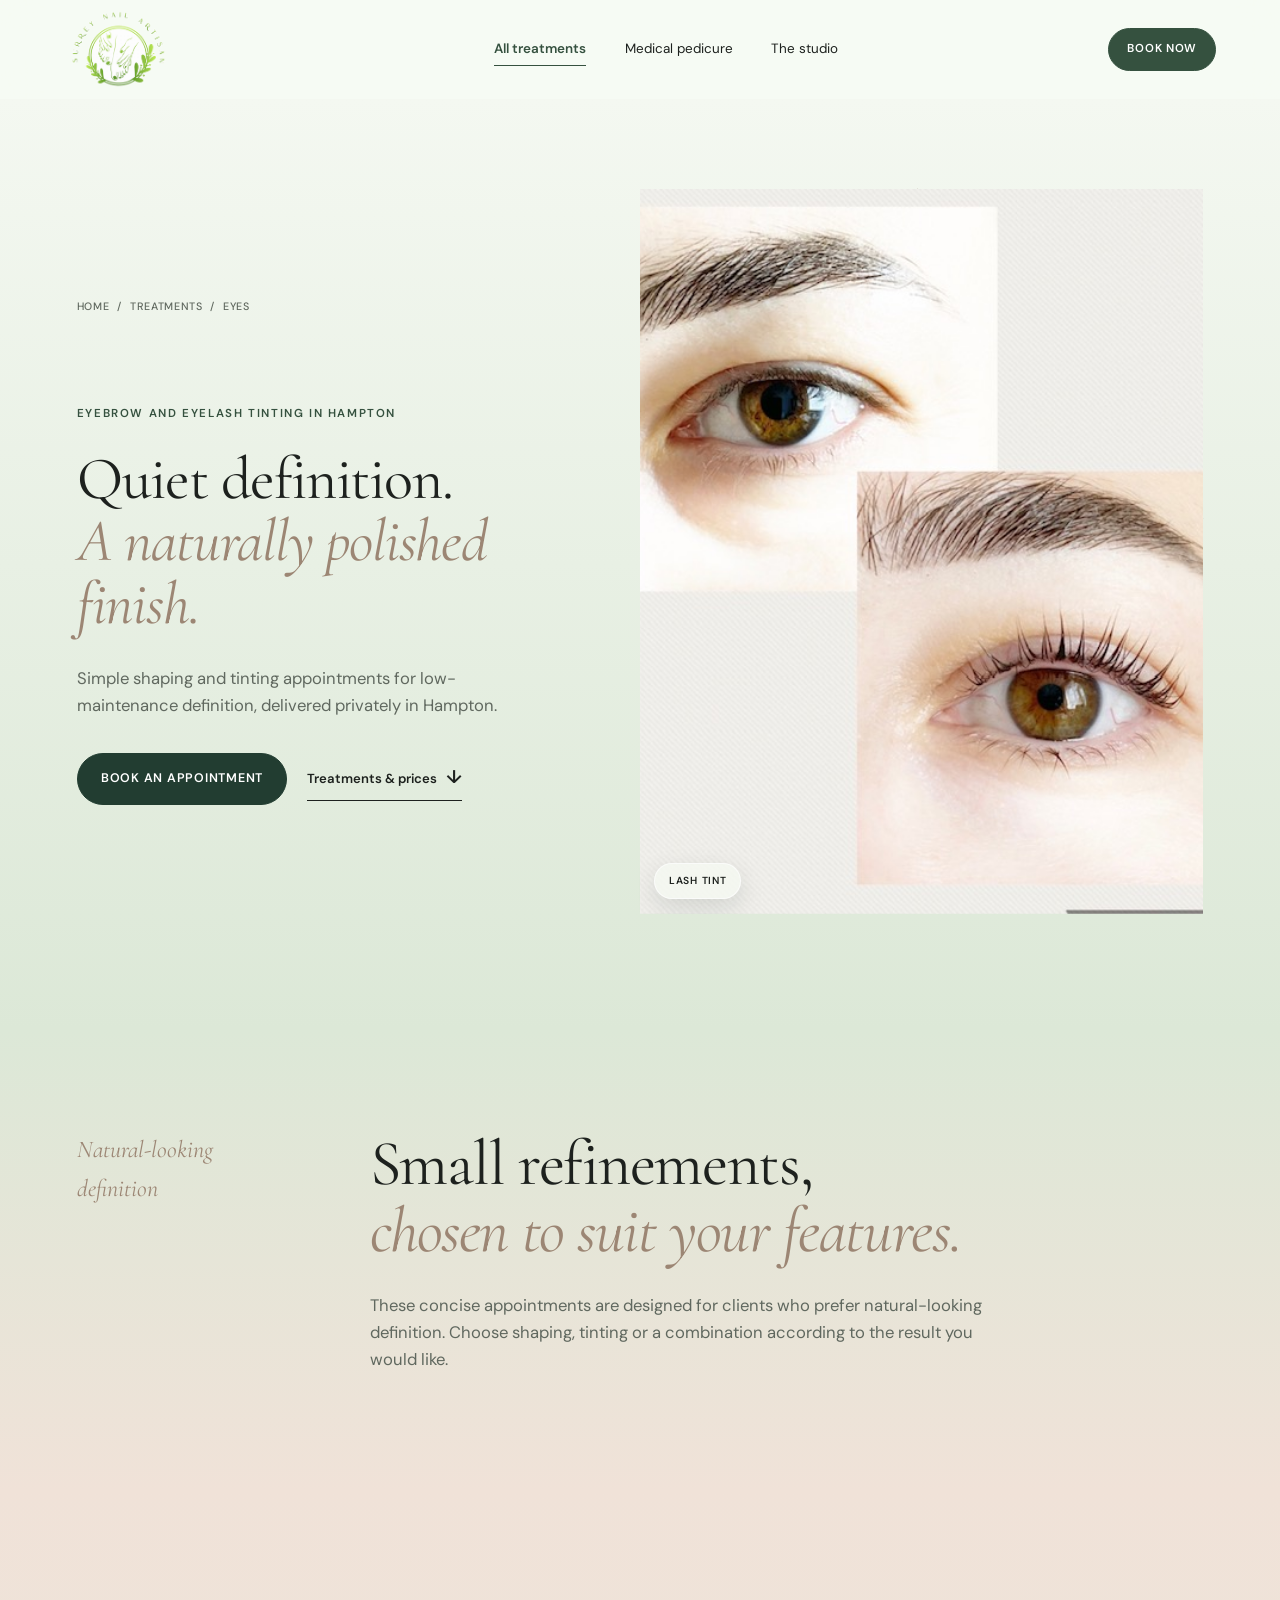
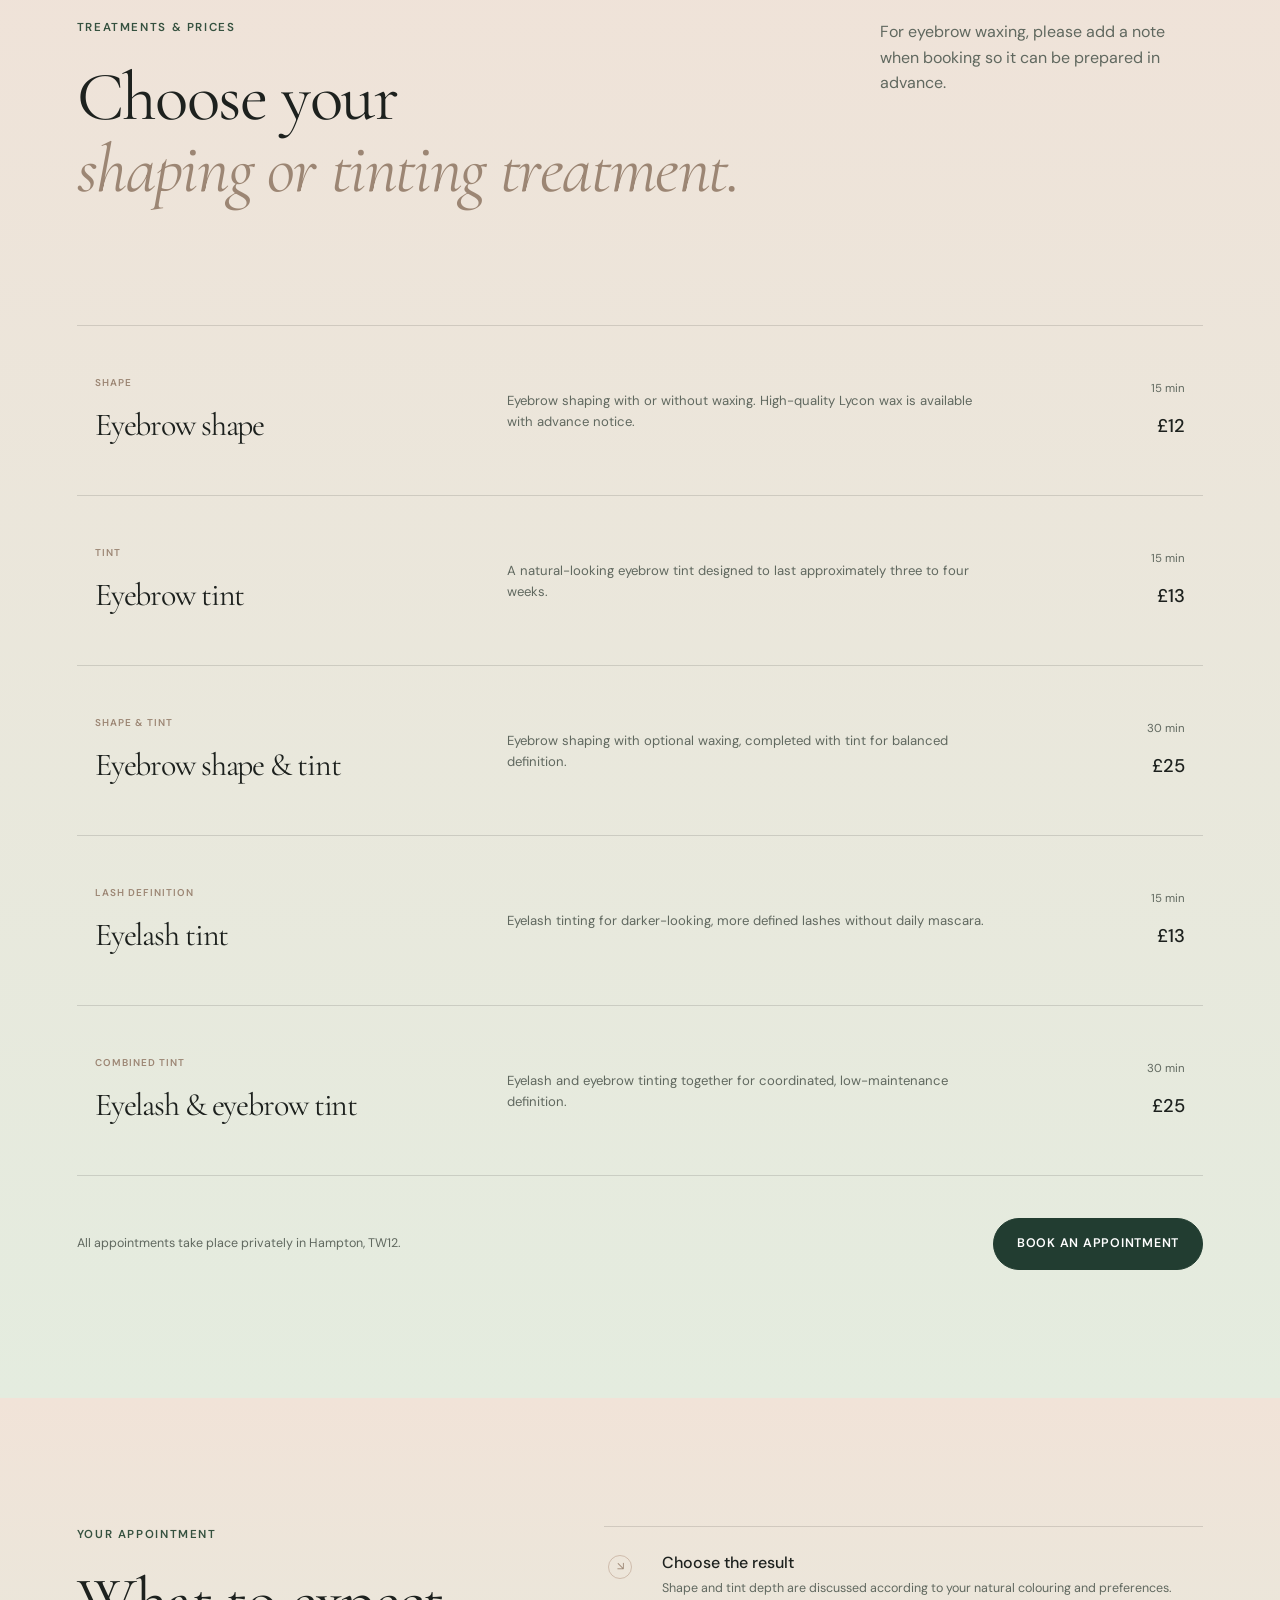
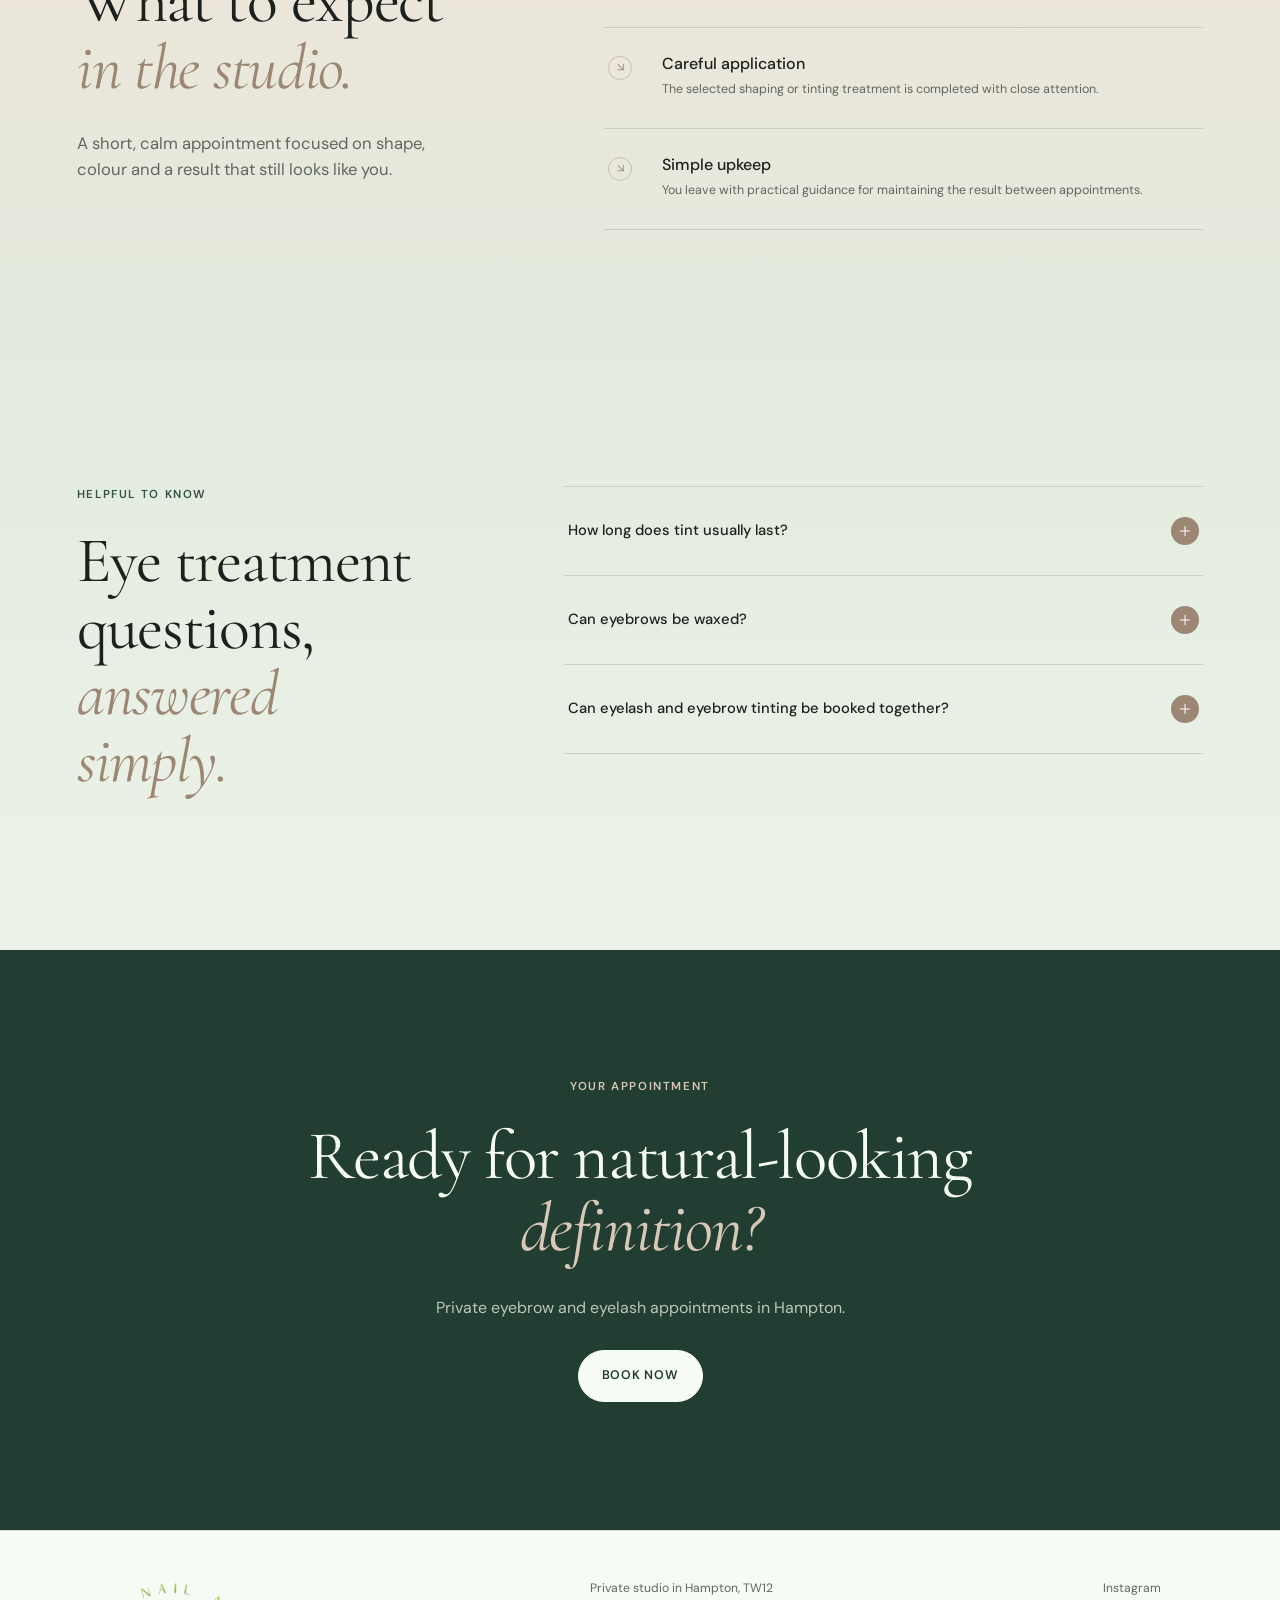
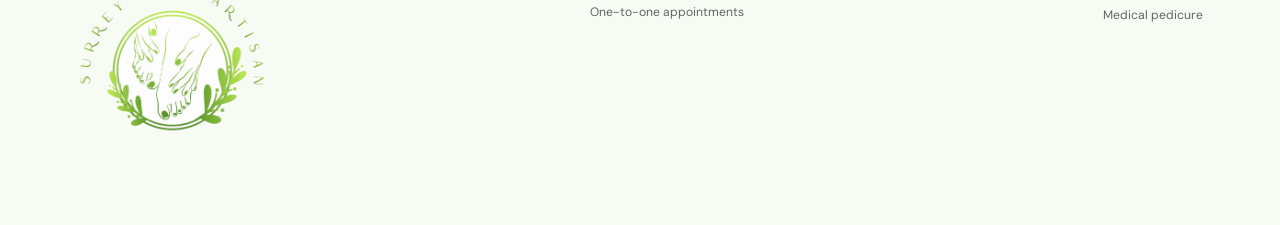
==== commit 9ded9218: "Add SEO foundation and improve portrait crop Add canonical and social metadata, favicon links, struc" ====
--- a/public/eyelash-eyebrows.html
+++ b/public/eyelash-eyebrows.html
@@ -11,7 +11,14 @@
     <meta property="og:type" content="website">
     <meta property="og:url" content="https://www.surreynailartisan.co.uk/eyelash-eyebrows">
     <meta property="og:image" content="https://www.surreynailartisan.co.uk/assets/eyes-lash-tint.jpg">
+    <meta property="og:site_name" content="Surrey Nail Artisan">
+    <meta name="twitter:card" content="summary_large_image">
+    <meta name="twitter:title" content="Eyebrow &amp; Eyelash Treatments in Hampton | Surrey Nail Artisan">
+    <meta name="twitter:description" content="Private eyebrow shaping, eyebrow tinting and eyelash tinting appointments in Hampton, Surrey.">
+    <meta name="twitter:image" content="https://www.surreynailartisan.co.uk/assets/eyes-lash-tint.jpg">
     <title>Eyebrow &amp; Eyelash Treatments in Hampton | Surrey Nail Artisan</title>
+    <link rel="icon" type="image/png" href="assets/surrey-nail-artisan-logo.png">
+    <link rel="apple-touch-icon" href="assets/surrey-nail-artisan-logo.png">
     <link rel="preconnect" href="https://fonts.googleapis.com">
     <link rel="preconnect" href="https://fonts.gstatic.com" crossorigin>
     <link href="https://fonts.googleapis.com/css2?family=Cormorant+Garamond:ital,wght@0,400;1,400&family=DM+Sans:wght@400;500;600&display=swap" rel="stylesheet">
--- a/public/styles.css
+++ b/public/styles.css
@@ -982,6 +982,10 @@
 .environment-grid figure:last-child {
   grid-row: 1 / 3;
   grid-column: 3;
+}
+
+.environment-grid figure:last-child img {
+  object-position: 50% 22%;
 }
 
 .environment-grid img {
@@ -1560,6 +1564,10 @@
   .environment-grid figure:last-child {
     grid-column: 1 / 3;
     grid-row: 3;
+  }
+
+  .environment-grid figure:last-child img {
+    object-position: 50% 18%;
   }
 
   .treatment-grid {
@@ -2068,10 +2076,6 @@
   color: #5f675f;
 }
 
-.service-accordion-medical {
-  color: var(--sage-dark);
-}
-
 .service-toggle {
   position: relative;
   width: 28px;
@@ -2145,28 +2149,12 @@
   transition: background-color 180ms ease, padding 180ms ease;
 }
 
-a.service-item .service-name::after {
-  display: inline-block;
-  margin-left: 8px;
-  color: var(--taupe);
-  content: "↗";
-  font-size: 0.72rem;
-  opacity: 0.72;
-  transform: translate(0, 0);
-  transition: transform 180ms ease;
-}
-
 a.service-item:hover,
 a.service-item:focus-visible {
   padding-right: 15px;
   padding-left: 10px;
   background: rgba(255, 255, 255, 0.28);
   outline: none;
-}
-
-a.service-item:hover .service-name::after,
-a.service-item:focus-visible .service-name::after {
-  transform: translate(3px, -3px);
 }
 
 .service-name {
@@ -2627,6 +2615,16 @@
   object-position: center;
 }
 
+.treatment-results-grid-two {
+  min-height: 660px;
+  grid-template-columns: repeat(2, minmax(0, 1fr));
+  grid-template-rows: 1fr;
+}
+
+.treatment-results-grid-two .treatment-result-main {
+  grid-row: auto;
+}
+
 .treatment-experience {
   display: grid;
   grid-template-columns: minmax(0, 0.8fr) minmax(0, 1.2fr);
@@ -2886,6 +2884,12 @@
     grid-template-rows: 1fr;
   }
 
+  .treatment-results-grid-two {
+    min-height: 520px;
+    grid-template-columns: repeat(2, minmax(0, 1fr));
+    grid-template-rows: 1fr;
+  }
+
   .treatment-result-main {
     grid-column: 1 / -1;
     grid-row: auto;
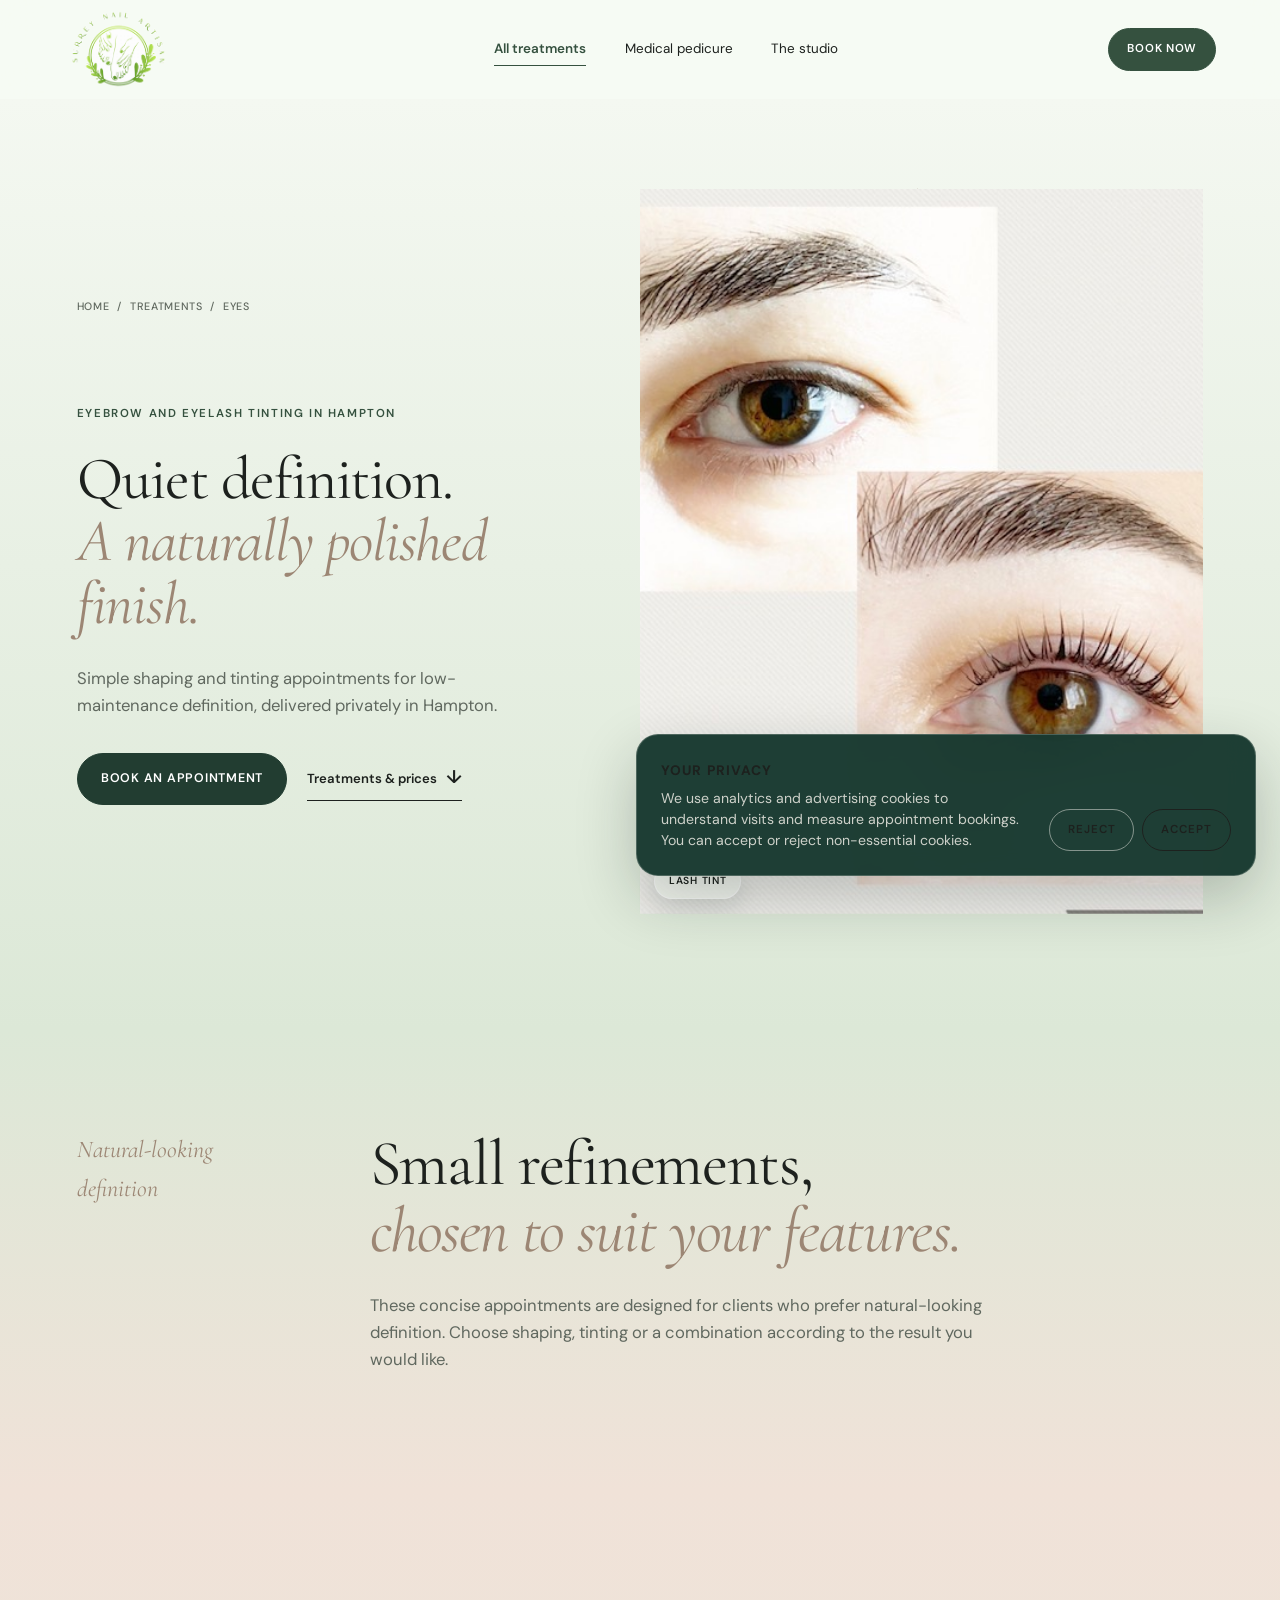
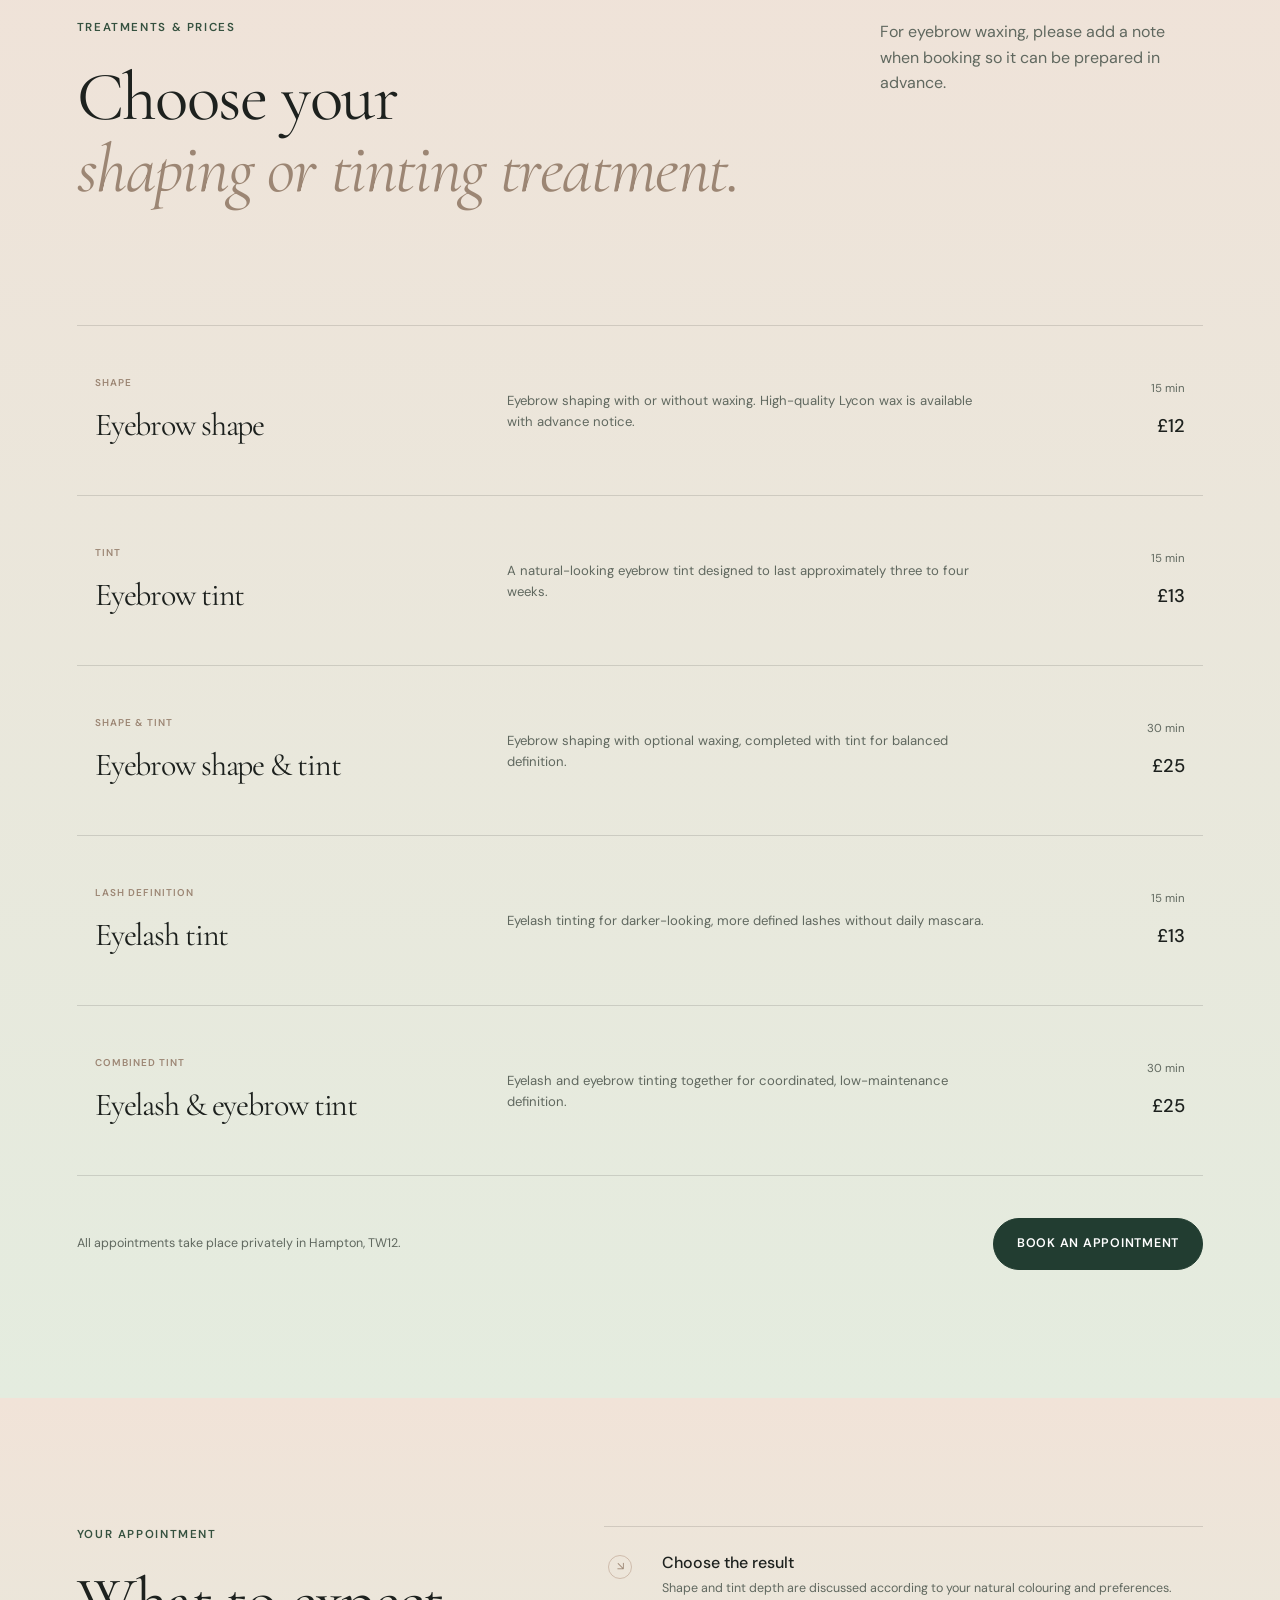
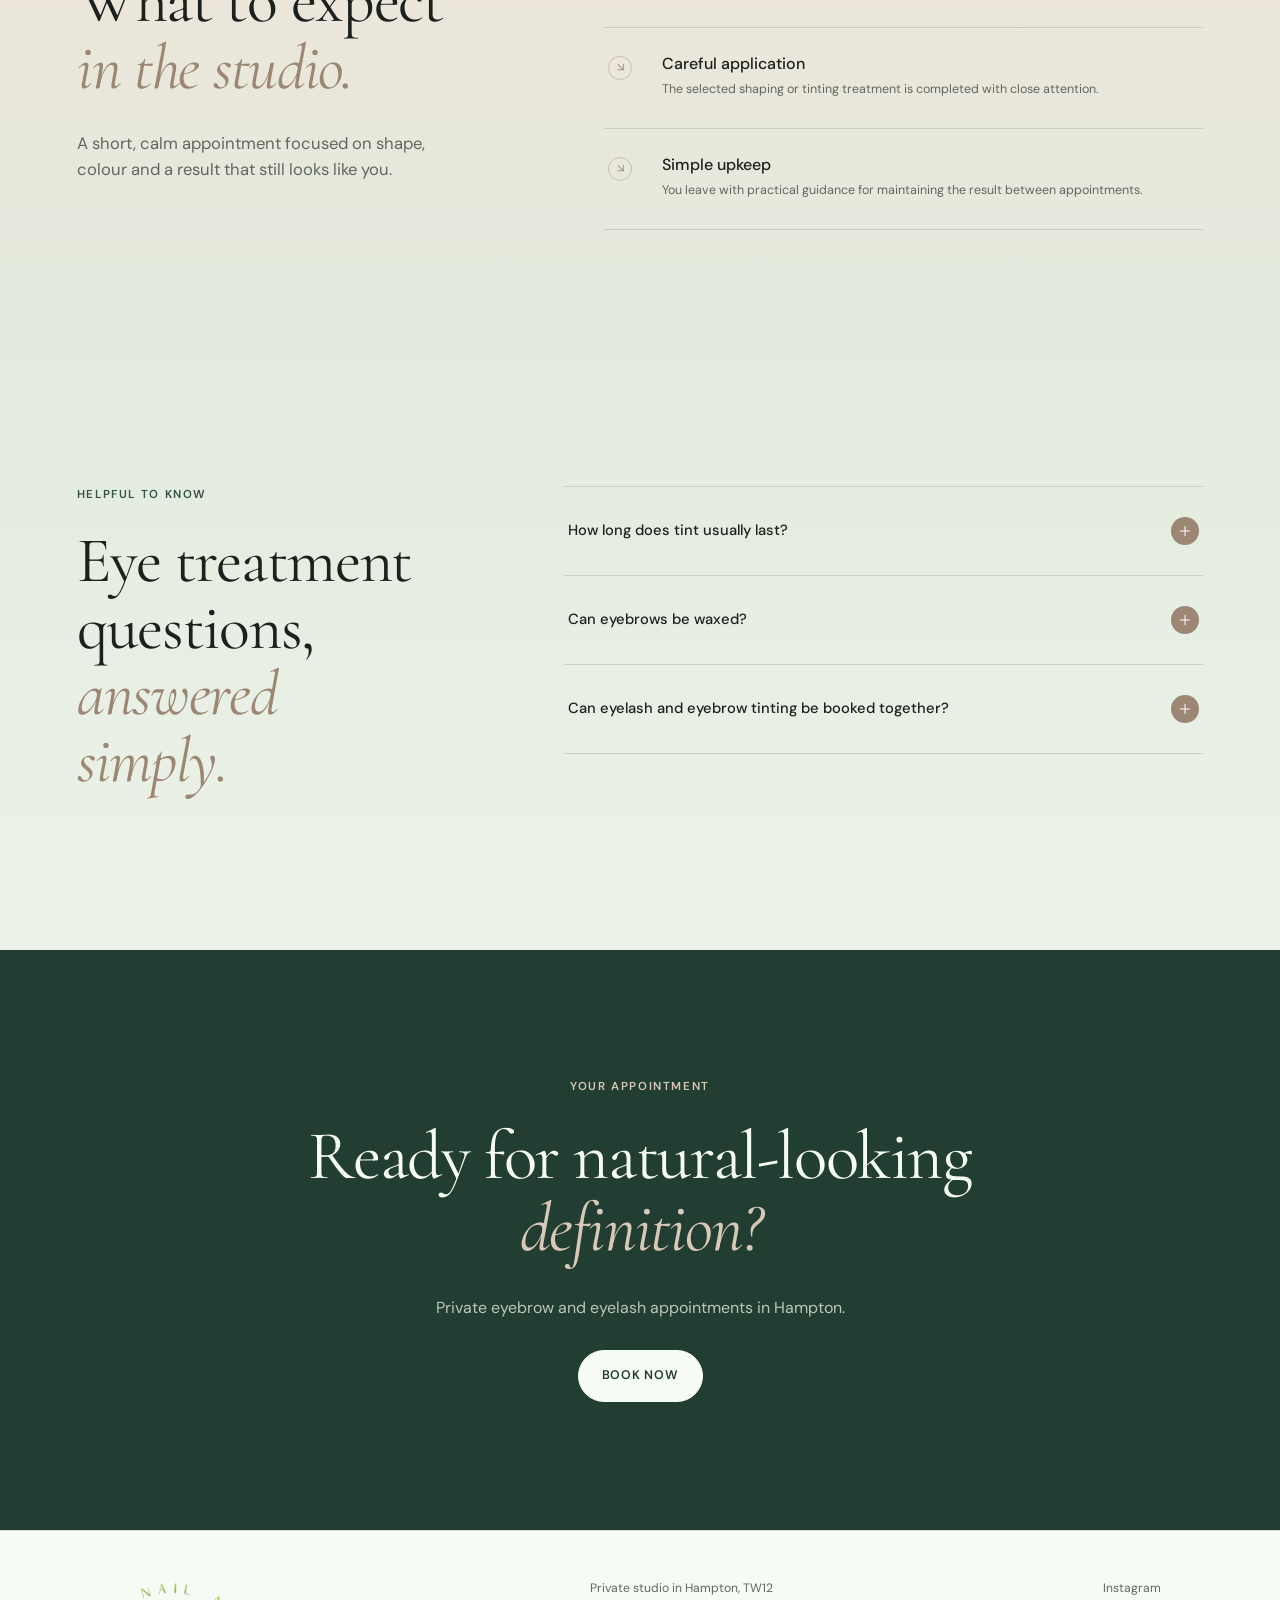
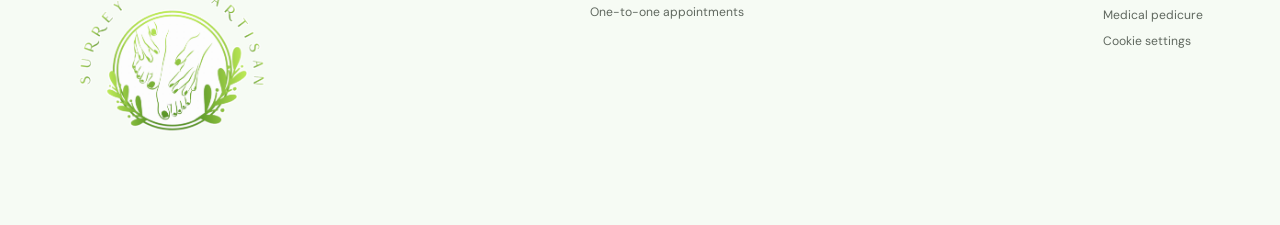
==== commit d1608440: "Add analytics, Ads conversion and direct Timely booking Keep GA4 and GTM, add the new Google Ads boo" ====
--- a/public/eyelash-eyebrows.html
+++ b/public/eyelash-eyebrows.html
@@ -23,6 +23,7 @@
     <link rel="preconnect" href="https://fonts.gstatic.com" crossorigin>
     <link href="https://fonts.googleapis.com/css2?family=Cormorant+Garamond:ital,wght@0,400;1,400&family=DM+Sans:wght@400;500;600&display=swap" rel="stylesheet">
     <link rel="stylesheet" href="styles.css">
+    <script src="tracking.js"></script>
     <script src="script.js" defer></script>
     <script type="application/ld+json">{
       "@context": "https://schema.org",
@@ -117,7 +118,7 @@
         <a href="index.html#private-studio">The studio</a>
       </nav>
       <div class="header-actions">
-        <a class="button button-small" href="https://www.surreynailartisan.co.uk/loading-booking">Book now</a>
+        <a class="button button-small" href="https://book.gettimely.com/richmondbeautytherapist/book/embed?location=288017&amp;staff=665857&amp;client-login=true">Book now</a>
         <button class="menu-toggle" type="button" aria-expanded="false" aria-controls="mobile-menu" aria-label="Open menu">
           <span></span><span></span>
         </button>
@@ -126,7 +127,7 @@
         <a href="index.html#services">All treatments</a>
         <a href="medical-pedicure.html">Medical pedicure</a>
         <a href="index.html#private-studio">The studio</a>
-        <a href="https://www.surreynailartisan.co.uk/loading-booking">Book an appointment</a>
+        <a href="https://book.gettimely.com/richmondbeautytherapist/book/embed?location=288017&amp;staff=665857&amp;client-login=true">Book an appointment</a>
       </nav>
     </header>
 
@@ -140,7 +141,7 @@
           <h1 id="eyelash-eyebrows-title">Quiet definition.<br><em>A naturally polished finish.</em></h1>
           <p class="lead">Simple shaping and tinting appointments for low-maintenance definition, delivered privately in Hampton.</p>
           <div class="button-row">
-            <a class="button button-dark" href="https://www.surreynailartisan.co.uk/loading-booking">Book an appointment</a>
+            <a class="button button-dark" href="https://book.gettimely.com/richmondbeautytherapist/book/embed?location=288017&amp;staff=665857&amp;client-login=true">Book an appointment</a>
             <a class="text-link" href="#treatments-prices">Treatments &amp; prices <span aria-hidden="true">↓</span></a>
           </div>
         </div>
@@ -215,7 +216,7 @@
         </div>
         <div class="category-menu-cta">
           <p>All appointments take place privately in Hampton, TW12.</p>
-          <a class="button button-dark" href="https://www.surreynailartisan.co.uk/loading-booking">Book an appointment</a>
+          <a class="button button-dark" href="https://book.gettimely.com/richmondbeautytherapist/book/embed?location=288017&amp;staff=665857&amp;client-login=true">Book an appointment</a>
         </div>
       </section>
 
@@ -268,7 +269,7 @@
         <p class="eyebrow">Your appointment</p>
         <h2>Ready for natural-looking<br><em>definition?</em></h2>
         <p>Private eyebrow and eyelash appointments in Hampton.</p>
-        <a class="button button-light" href="https://www.surreynailartisan.co.uk/loading-booking">Book now</a>
+        <a class="button button-light" href="https://book.gettimely.com/richmondbeautytherapist/book/embed?location=288017&amp;staff=665857&amp;client-login=true">Book now</a>
       </section>
     </main>
 
@@ -285,7 +286,7 @@
 
     <div class="mobile-book" aria-label="Quick booking">
       <span>Private appointments in Hampton</span>
-      <a href="https://www.surreynailartisan.co.uk/loading-booking">Book now</a>
+      <a href="https://book.gettimely.com/richmondbeautytherapist/book/embed?location=288017&amp;staff=665857&amp;client-login=true">Book now</a>
     </div>
   </body>
 </html>
--- a/public/styles.css
+++ b/public/styles.css
@@ -838,8 +838,83 @@
 }
 
 .footer-links a:hover,
-.footer-links a:focus-visible {
+.footer-links a:focus-visible,
+.cookie-settings-link:hover,
+.cookie-settings-link:focus-visible {
   color: var(--ink);
+}
+
+.cookie-settings-link {
+  padding: 0;
+  border: 0;
+  background: transparent;
+  color: inherit;
+  font: inherit;
+  text-align: left;
+  cursor: pointer;
+}
+
+.cookie-consent {
+  position: fixed;
+  z-index: 120;
+  right: 24px;
+  bottom: 24px;
+  display: grid;
+  grid-template-columns: minmax(0, 1fr) auto;
+  align-items: end;
+  gap: 24px;
+  width: min(620px, calc(100vw - 48px));
+  padding: 24px;
+  border: 1px solid rgba(245, 243, 236, 0.22);
+  border-radius: 22px;
+  background: rgba(23, 56, 47, 0.97);
+  color: var(--cream);
+  box-shadow: 0 22px 60px rgba(17, 31, 26, 0.24);
+  backdrop-filter: blur(16px);
+}
+
+.cookie-consent[hidden] {
+  display: none;
+}
+
+.cookie-consent strong {
+  display: block;
+  margin-bottom: 7px;
+  font-size: 0.86rem;
+  letter-spacing: 0.08em;
+  text-transform: uppercase;
+}
+
+.cookie-consent p {
+  max-width: 470px;
+  margin: 0;
+  color: rgba(245, 243, 236, 0.82);
+  font-size: 0.88rem;
+  line-height: 1.5;
+}
+
+.cookie-consent-actions {
+  display: flex;
+  gap: 8px;
+}
+
+.cookie-consent-actions button {
+  min-height: 42px;
+  padding: 0 18px;
+  border: 1px solid rgba(245, 243, 236, 0.48);
+  border-radius: 999px;
+  background: transparent;
+  color: var(--cream);
+  font: 600 0.72rem/1 "DM Sans", sans-serif;
+  letter-spacing: 0.08em;
+  text-transform: uppercase;
+  cursor: pointer;
+}
+
+.cookie-consent-actions .cookie-consent-accept {
+  border-color: var(--cream);
+  background: var(--cream);
+  color: var(--medical);
 }
 
 .mobile-book {
@@ -1655,6 +1730,26 @@
   .service-price {
     grid-column: 2;
     justify-self: start;
+  }
+}
+
+@media (max-width: 640px) {
+  .cookie-consent {
+    right: 12px;
+    bottom: 84px;
+    grid-template-columns: 1fr;
+    gap: 16px;
+    width: calc(100vw - 24px);
+    padding: 20px;
+    border-radius: 18px;
+  }
+
+  .cookie-consent-actions {
+    width: 100%;
+  }
+
+  .cookie-consent-actions button {
+    flex: 1;
   }
 }
 
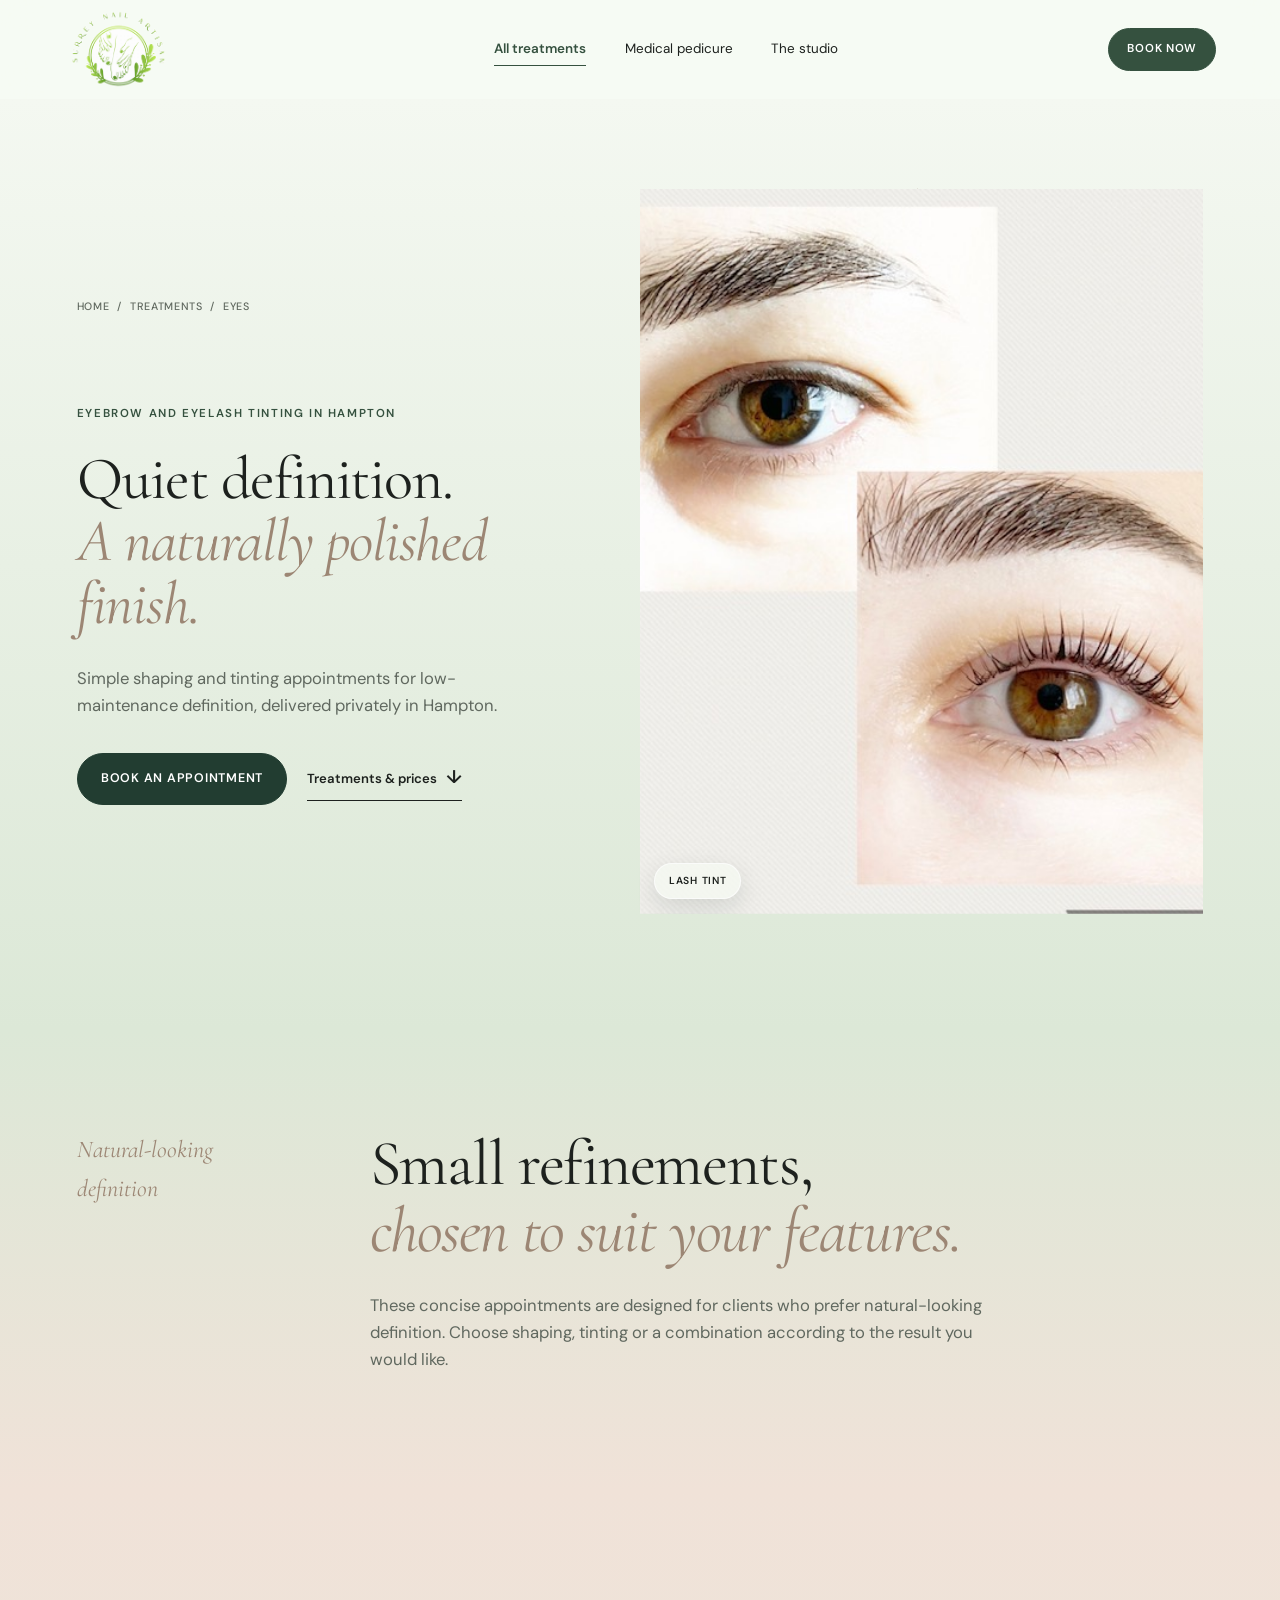
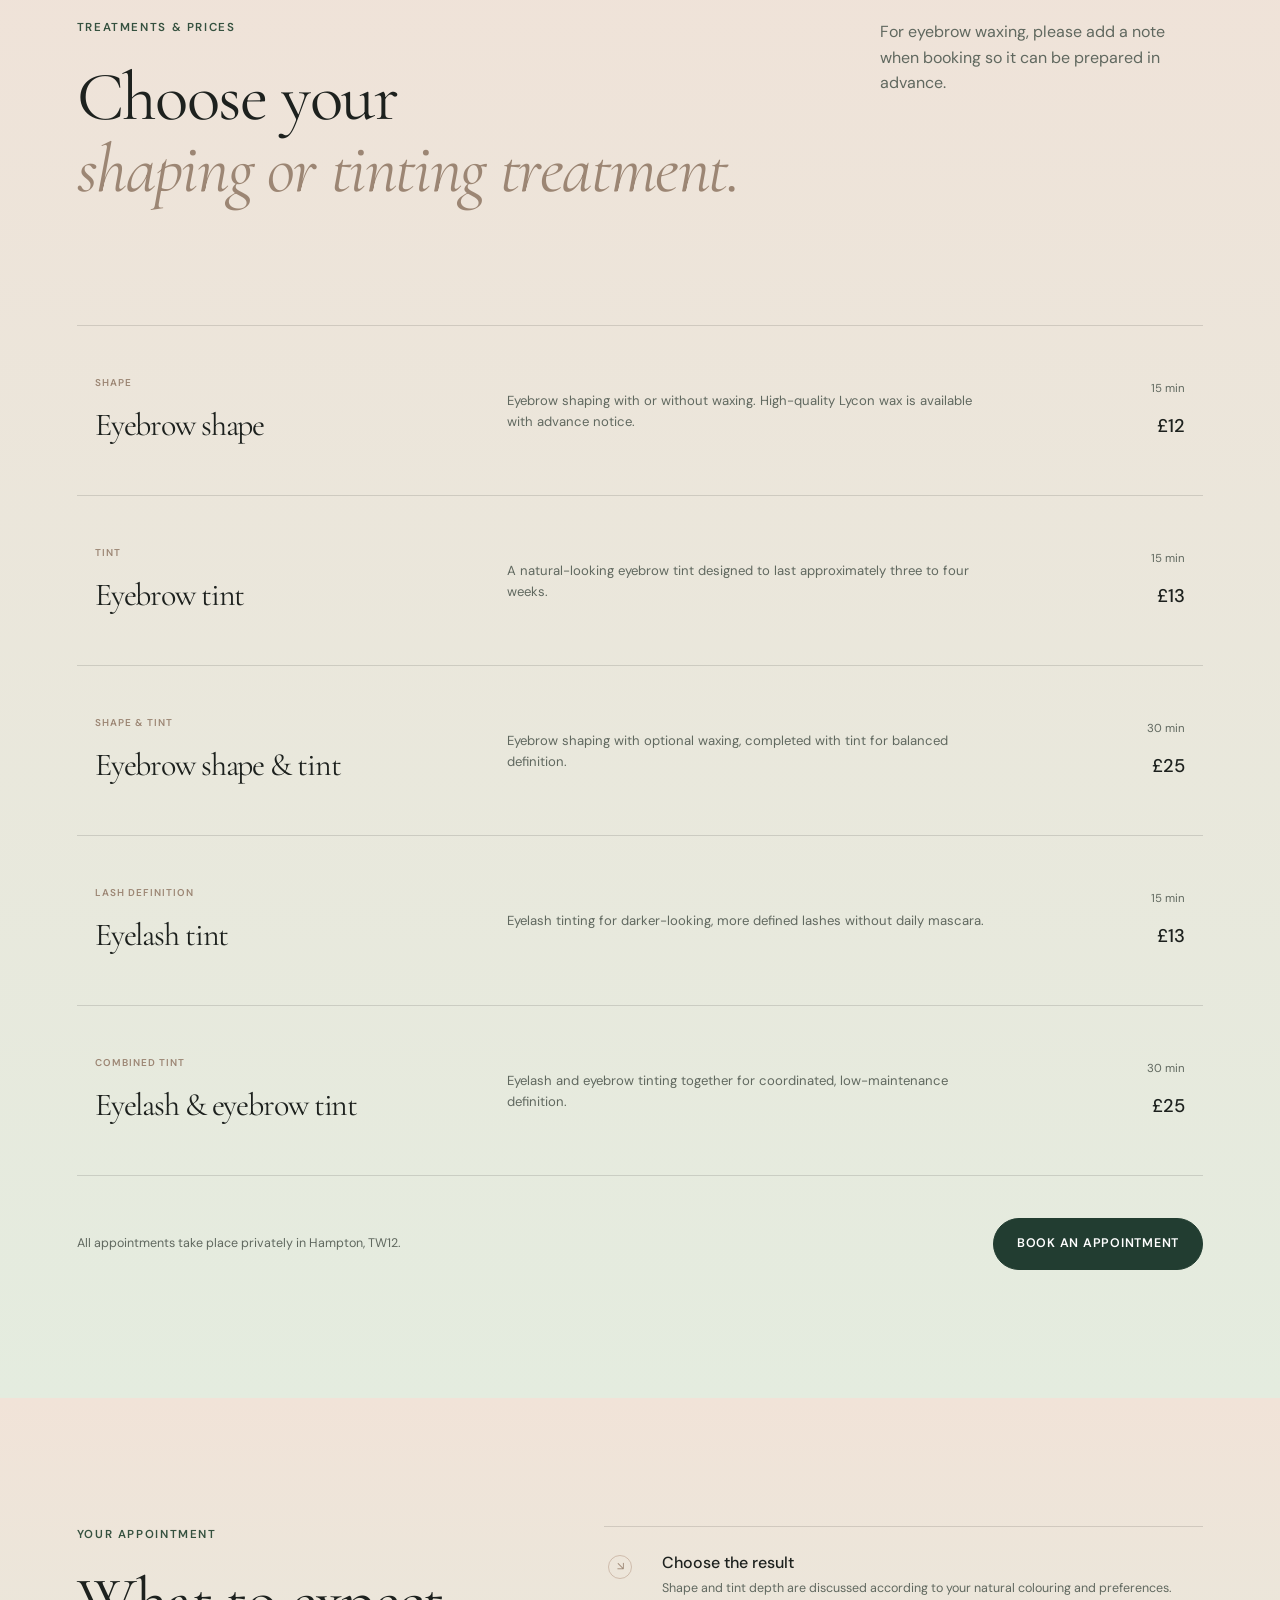
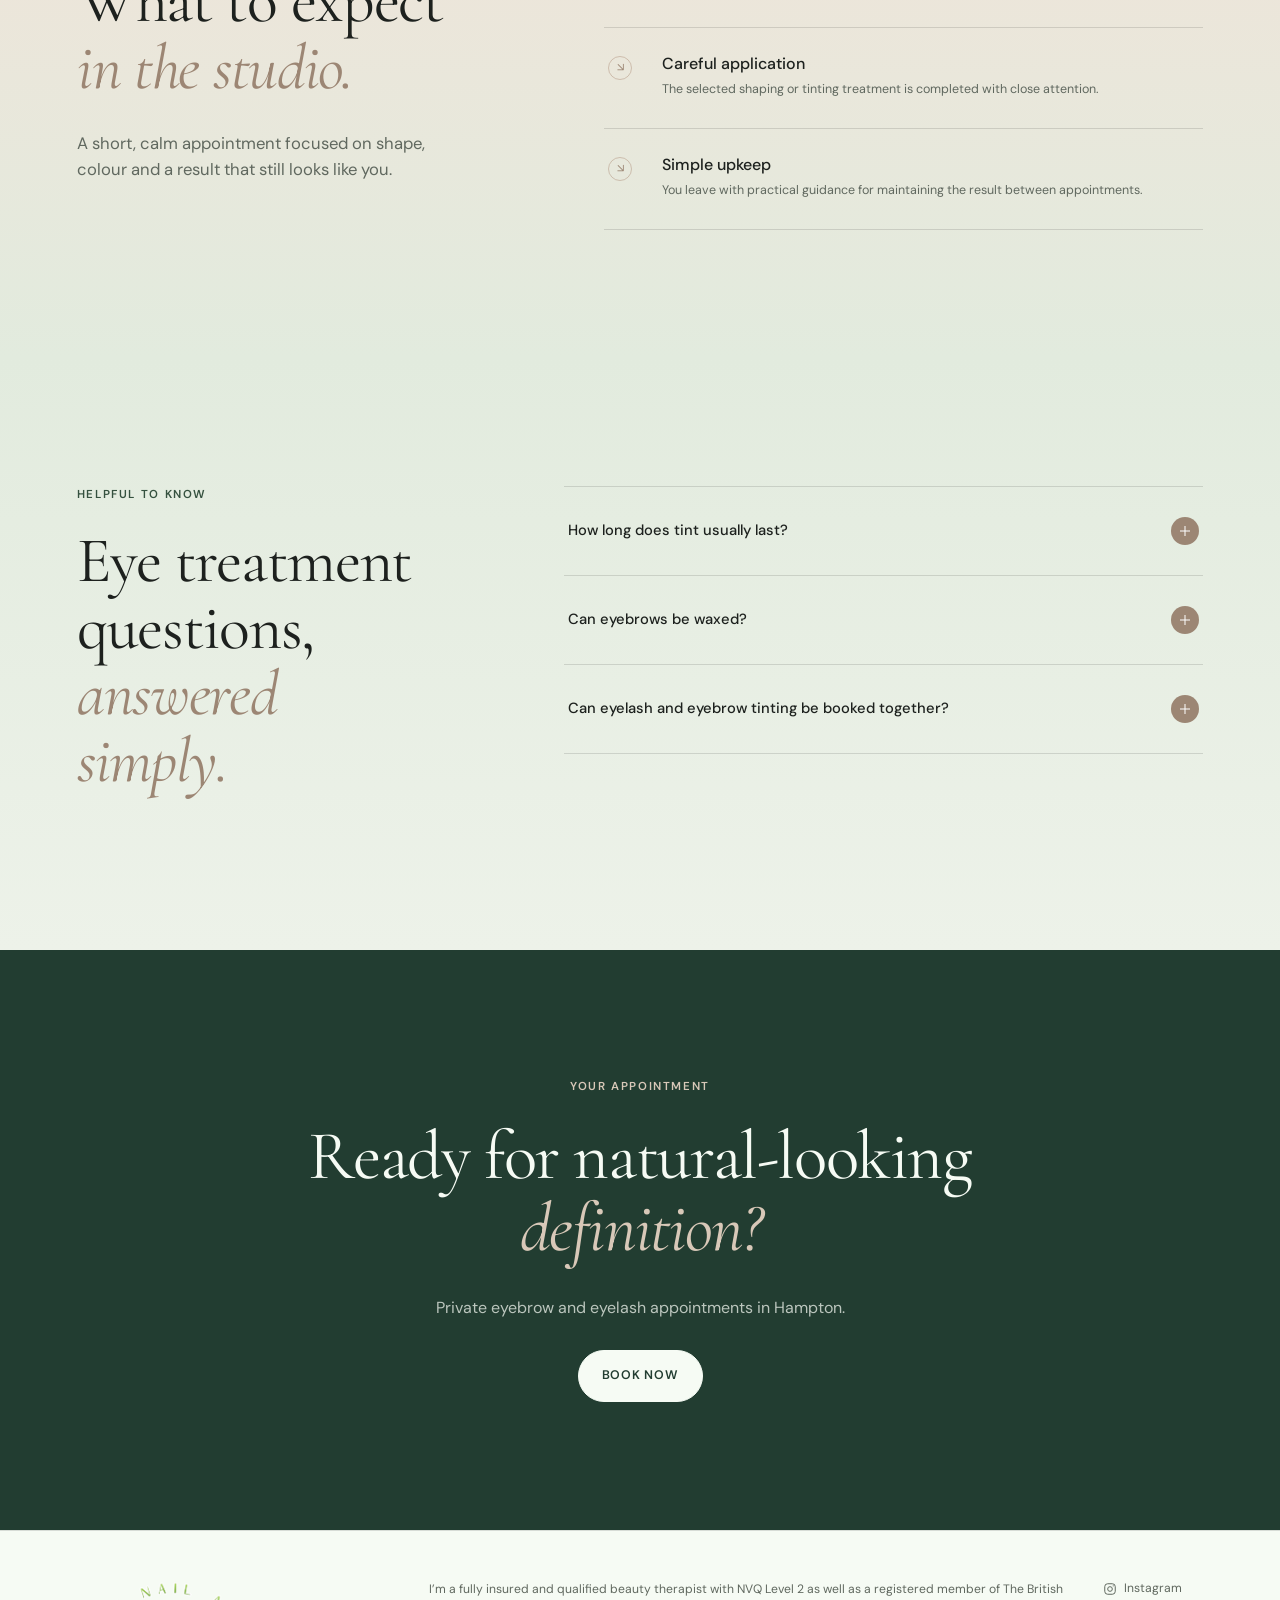
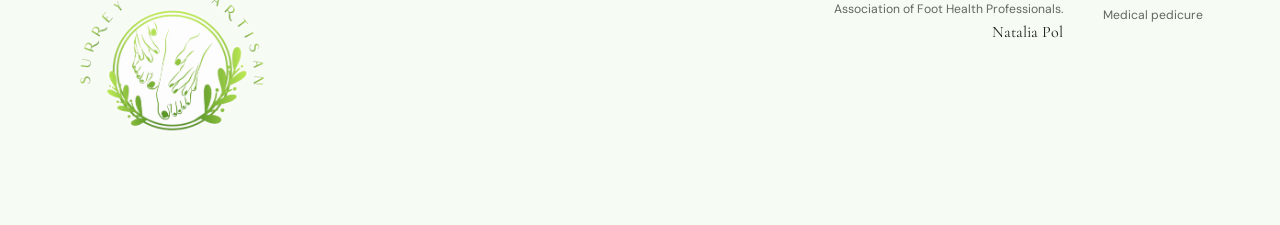
==== commit 1acea383: "Update treatment catalogue, pricing and shared footers" ====
--- a/public/eyelash-eyebrows.html
+++ b/public/eyelash-eyebrows.html
@@ -273,13 +273,23 @@
       </section>
     </main>
 
-    <footer class="site-footer">
+    <footer class="site-footer home-footer">
       <a class="footer-brand" href="index.html" aria-label="Surrey Nail Artisan home">
         <img src="assets/surrey-nail-artisan-logo.png" alt="Surrey Nail Artisan">
       </a>
-      <div><p>Private studio in Hampton, TW12</p><p>One-to-one appointments</p></div>
+      <div class="footer-credentials">
+        <p>I&rsquo;m a fully insured and qualified beauty therapist with NVQ Level 2 as well as a registered member of The British Association of Foot Health Professionals.</p>
+        <p class="footer-signature">Natalia Pol</p>
+      </div>
       <div class="footer-links">
-        <a href="https://www.instagram.com/surreynailartisan/">Instagram</a>
+        <a class="instagram-link" href="https://www.instagram.com/surreynailartisan/">
+          <svg class="instagram-icon" viewBox="0 0 24 24" aria-hidden="true" focusable="false">
+            <rect x="3" y="3" width="18" height="18" rx="5"></rect>
+            <circle cx="12" cy="12" r="4"></circle>
+            <circle class="instagram-icon-dot" cx="17.5" cy="6.5" r="1"></circle>
+          </svg>
+          <span>Instagram</span>
+        </a>
         <a href="medical-pedicure.html">Medical pedicure</a>
       </div>
     </footer>
--- a/public/styles.css
+++ b/public/styles.css
@@ -494,6 +494,7 @@
 }
 
 .medical-image-main {
+  position: relative;
   margin: 0;
 }
 
@@ -689,6 +690,10 @@
   height: 100%;
   object-fit: cover;
   object-position: 50% 66%;
+}
+
+.service-collage-main {
+  position: relative;
 }
 
 .service-collage-detail {
@@ -767,17 +772,21 @@
 }
 
 .studio-values article {
+  display: grid;
+  grid-template-columns: 30px minmax(0, 1fr);
+  gap: 18px;
   padding-top: 18px;
   border-top: 1px solid var(--line);
 }
 
 .studio-values h3 {
-  margin: 22px 0 12px;
+  margin: 0 0 7px;
   font-size: 1.2rem;
   font-weight: 500;
 }
 
 .studio-values p {
+  margin: 0;
   color: var(--muted);
   font-size: 0.8rem;
 }
@@ -831,90 +840,58 @@
   margin-bottom: 4px;
 }
 
+.home-footer {
+  grid-template-columns: minmax(160px, 0.7fr) minmax(320px, 1.6fr) auto;
+  align-items: start;
+}
+
+.home-footer .footer-credentials {
+  max-width: 760px;
+  justify-self: end;
+  line-height: 1.65;
+  text-align: right;
+}
+
+.home-footer .footer-credentials p {
+  margin: 0;
+}
+
+.home-footer .footer-signature {
+  margin-top: 10px;
+  color: var(--ink);
+  font-family: var(--serif);
+  font-size: 1rem;
+}
+
 .footer-links {
   display: flex;
   flex-direction: column;
   gap: 7px;
 }
 
+.instagram-link {
+  display: inline-flex;
+  align-items: center;
+  gap: 7px;
+}
+
+.instagram-icon {
+  width: 14px;
+  height: 14px;
+  flex: 0 0 14px;
+  fill: none;
+  stroke: currentColor;
+  stroke-width: 1.7;
+}
+
+.instagram-icon-dot {
+  fill: currentColor;
+  stroke: none;
+}
+
 .footer-links a:hover,
-.footer-links a:focus-visible,
-.cookie-settings-link:hover,
-.cookie-settings-link:focus-visible {
+.footer-links a:focus-visible {
   color: var(--ink);
-}
-
-.cookie-settings-link {
-  padding: 0;
-  border: 0;
-  background: transparent;
-  color: inherit;
-  font: inherit;
-  text-align: left;
-  cursor: pointer;
-}
-
-.cookie-consent {
-  position: fixed;
-  z-index: 120;
-  right: 24px;
-  bottom: 24px;
-  display: grid;
-  grid-template-columns: minmax(0, 1fr) auto;
-  align-items: end;
-  gap: 24px;
-  width: min(620px, calc(100vw - 48px));
-  padding: 24px;
-  border: 1px solid rgba(245, 243, 236, 0.22);
-  border-radius: 22px;
-  background: rgba(23, 56, 47, 0.97);
-  color: var(--cream);
-  box-shadow: 0 22px 60px rgba(17, 31, 26, 0.24);
-  backdrop-filter: blur(16px);
-}
-
-.cookie-consent[hidden] {
-  display: none;
-}
-
-.cookie-consent strong {
-  display: block;
-  margin-bottom: 7px;
-  font-size: 0.86rem;
-  letter-spacing: 0.08em;
-  text-transform: uppercase;
-}
-
-.cookie-consent p {
-  max-width: 470px;
-  margin: 0;
-  color: rgba(245, 243, 236, 0.82);
-  font-size: 0.88rem;
-  line-height: 1.5;
-}
-
-.cookie-consent-actions {
-  display: flex;
-  gap: 8px;
-}
-
-.cookie-consent-actions button {
-  min-height: 42px;
-  padding: 0 18px;
-  border: 1px solid rgba(245, 243, 236, 0.48);
-  border-radius: 999px;
-  background: transparent;
-  color: var(--cream);
-  font: 600 0.72rem/1 "DM Sans", sans-serif;
-  letter-spacing: 0.08em;
-  text-transform: uppercase;
-  cursor: pointer;
-}
-
-.cookie-consent-actions .cookie-consent-accept {
-  border-color: var(--cream);
-  background: var(--cream);
-  color: var(--medical);
 }
 
 .mobile-book {
@@ -1160,6 +1137,40 @@
 .treatment-card > div strong {
   font-size: 1.55rem;
   font-weight: 600;
+}
+
+.treatment-card > .treatment-note {
+  margin-top: 10px;
+  font-size: 0.68rem;
+  line-height: 1.45;
+}
+
+.treatment-card > .treatment-price-lines {
+  display: grid;
+  align-items: stretch;
+  gap: 0;
+}
+
+.treatment-price-lines p {
+  display: flex;
+  align-items: baseline;
+  justify-content: space-between;
+  gap: 16px;
+  margin: 0;
+  padding: 7px 0;
+}
+
+.treatment-price-lines p + p {
+  border-top: 1px solid rgba(23, 38, 31, 0.12);
+}
+
+.treatment-price-lines p span {
+  font-size: 0.7rem;
+}
+
+.treatment-price-lines p strong {
+  white-space: nowrap;
+  font-size: 1.05rem;
 }
 
 .treatment-card > a {
@@ -1684,6 +1695,19 @@
     padding-top: 0;
   }
 
+  .treatment-card > .treatment-note {
+    margin-top: 7px;
+    font-size: 0.66rem;
+  }
+
+  .treatment-card > .treatment-price-lines {
+    margin-top: 10px;
+  }
+
+  .treatment-price-lines p {
+    padding: 5px 0;
+  }
+
   .treatment-card > a {
     margin-top: 9px;
   }
@@ -1733,26 +1757,6 @@
   }
 }
 
-@media (max-width: 640px) {
-  .cookie-consent {
-    right: 12px;
-    bottom: 84px;
-    grid-template-columns: 1fr;
-    gap: 16px;
-    width: calc(100vw - 24px);
-    padding: 20px;
-    border-radius: 18px;
-  }
-
-  .cookie-consent-actions {
-    width: 100%;
-  }
-
-  .cookie-consent-actions button {
-    flex: 1;
-  }
-}
-
 @media (prefers-reduced-motion: reduce) {
   html {
     scroll-behavior: auto;
@@ -1782,11 +1786,11 @@
 }
 
 .medical-feature {
+  background: linear-gradient(180deg, #d9e6d4 0%, #f0e2d8 100%);
+}
+
+.services {
   background: linear-gradient(180deg, #f1e2d7 0%, #d9e6d4 100%);
-}
-
-.services {
-  background: linear-gradient(180deg, #d9e6d4 0%, #f0e2d8 100%);
 }
 
 .private-studio {
@@ -1868,10 +1872,6 @@
   margin: 0;
   color: var(--taupe);
   font-size: 0.72rem;
-}
-
-.studio-values h3 {
-  margin-top: 18px;
 }
 
 .expect-steps li {
@@ -2012,6 +2012,30 @@
     bottom: 12px;
   }
 
+  .home-hero .hero-media figcaption {
+    left: 30px;
+  }
+
+  .home-footer {
+    grid-template-columns: 92px minmax(0, 1fr);
+    align-items: start;
+    gap: 18px;
+  }
+
+  .home-footer .footer-brand {
+    width: 92px;
+  }
+
+  .home-footer .footer-credentials {
+    align-self: start;
+    font-size: 0.7rem;
+    line-height: 1.55;
+  }
+
+  .home-footer .footer-links {
+    justify-content: flex-end;
+  }
+
   .mobile-book a {
     position: relative;
     isolation: isolate;
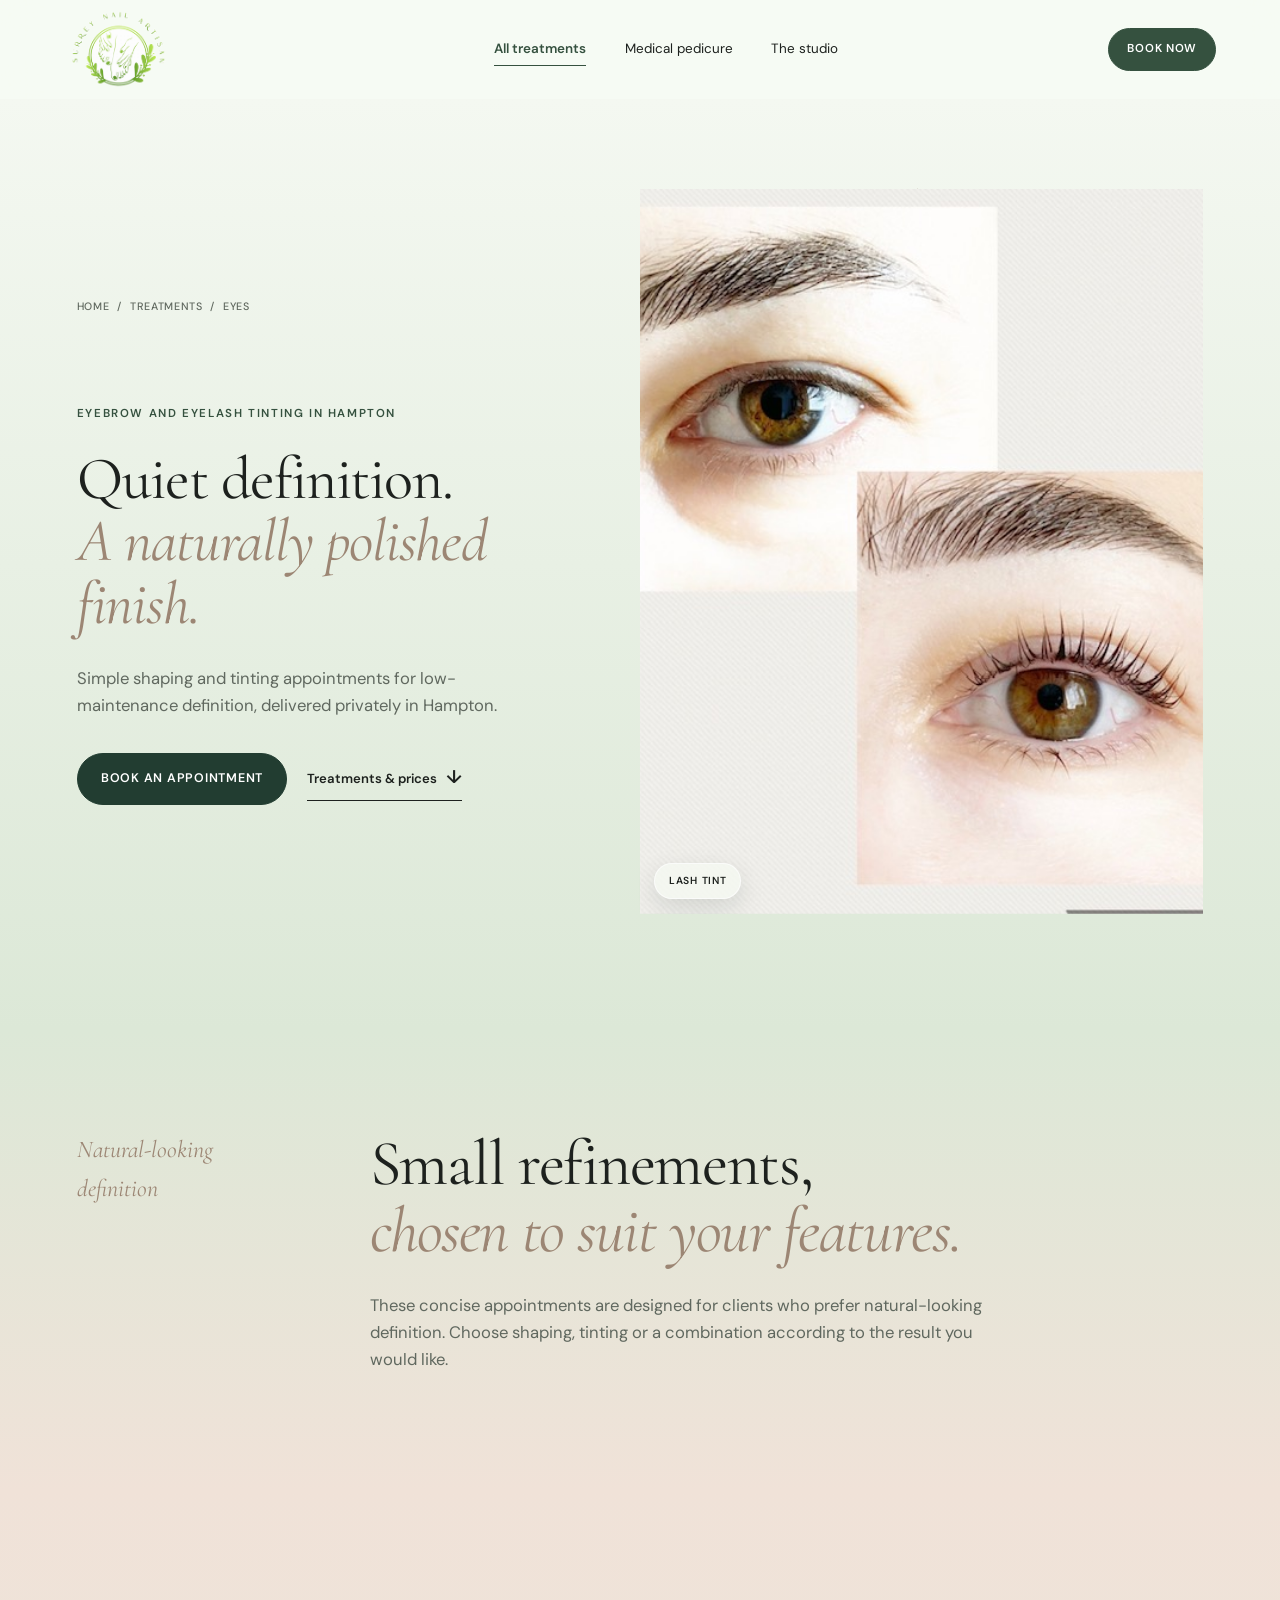
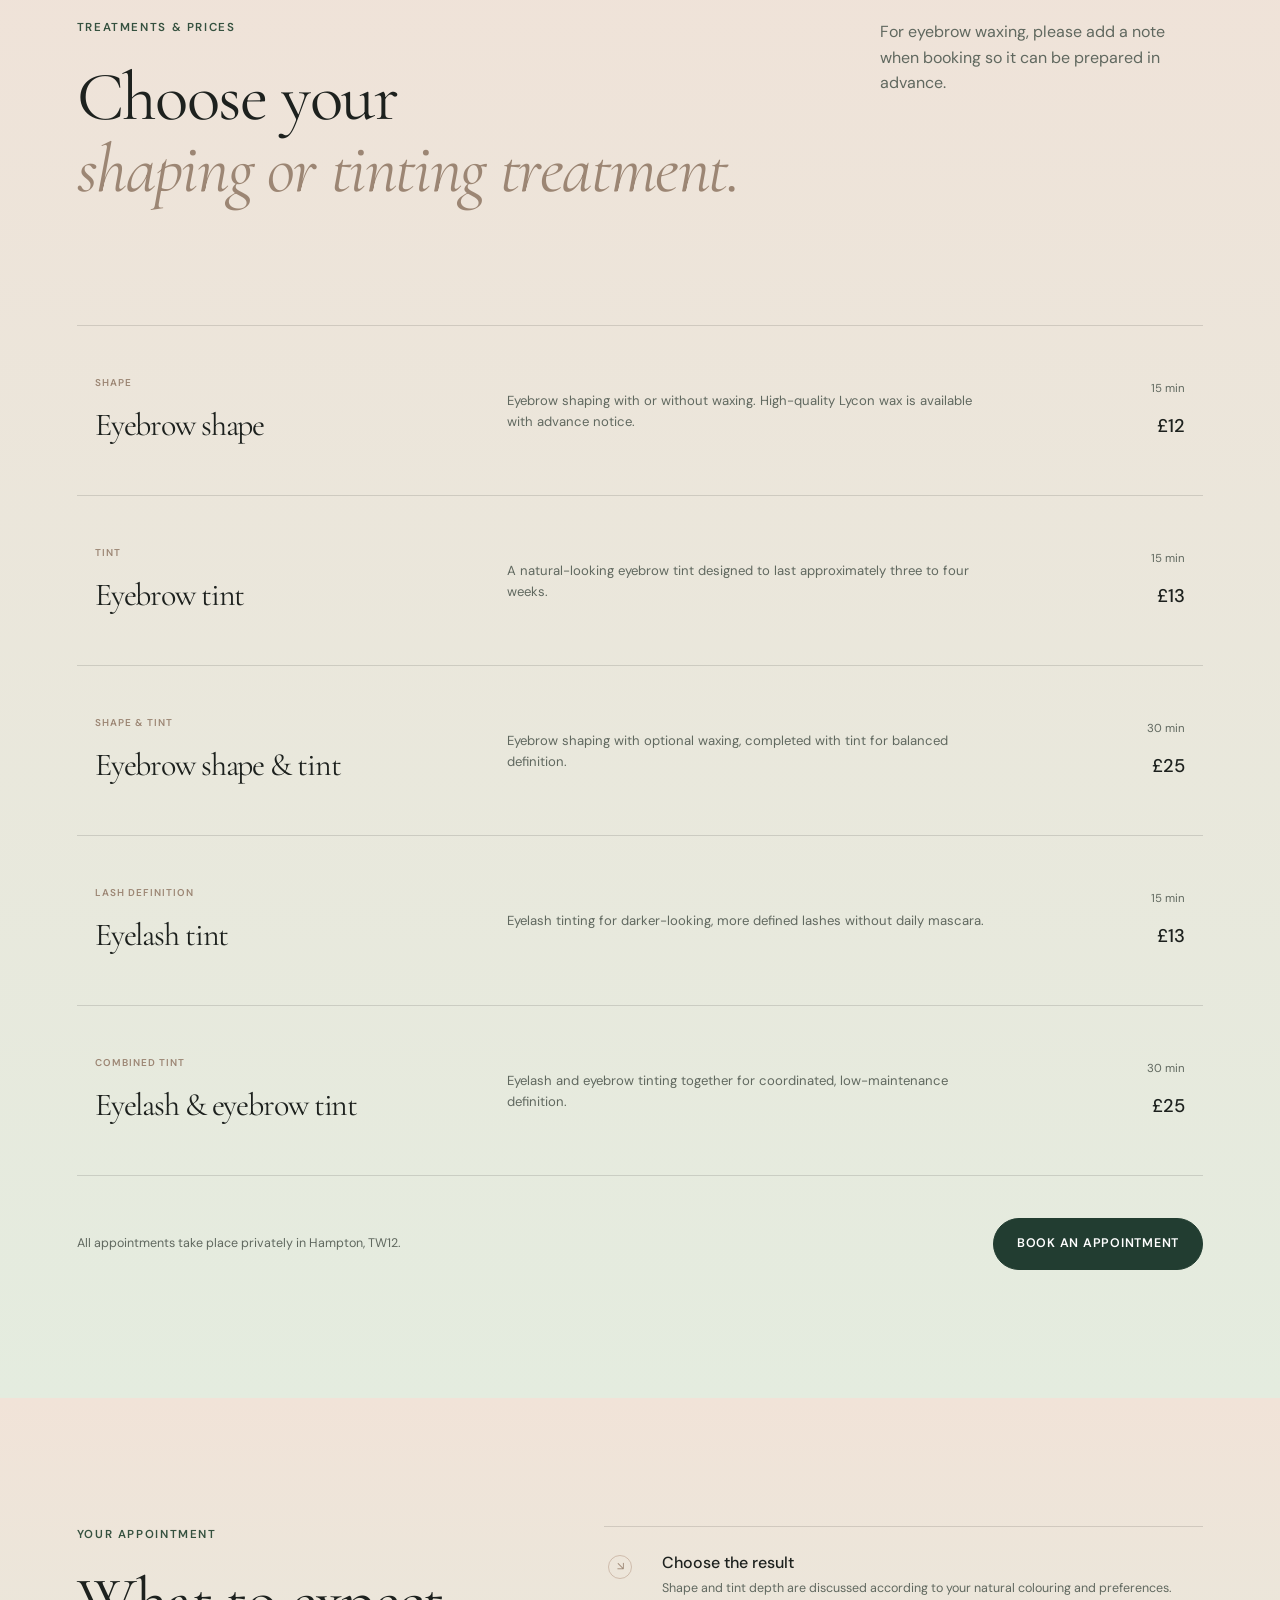
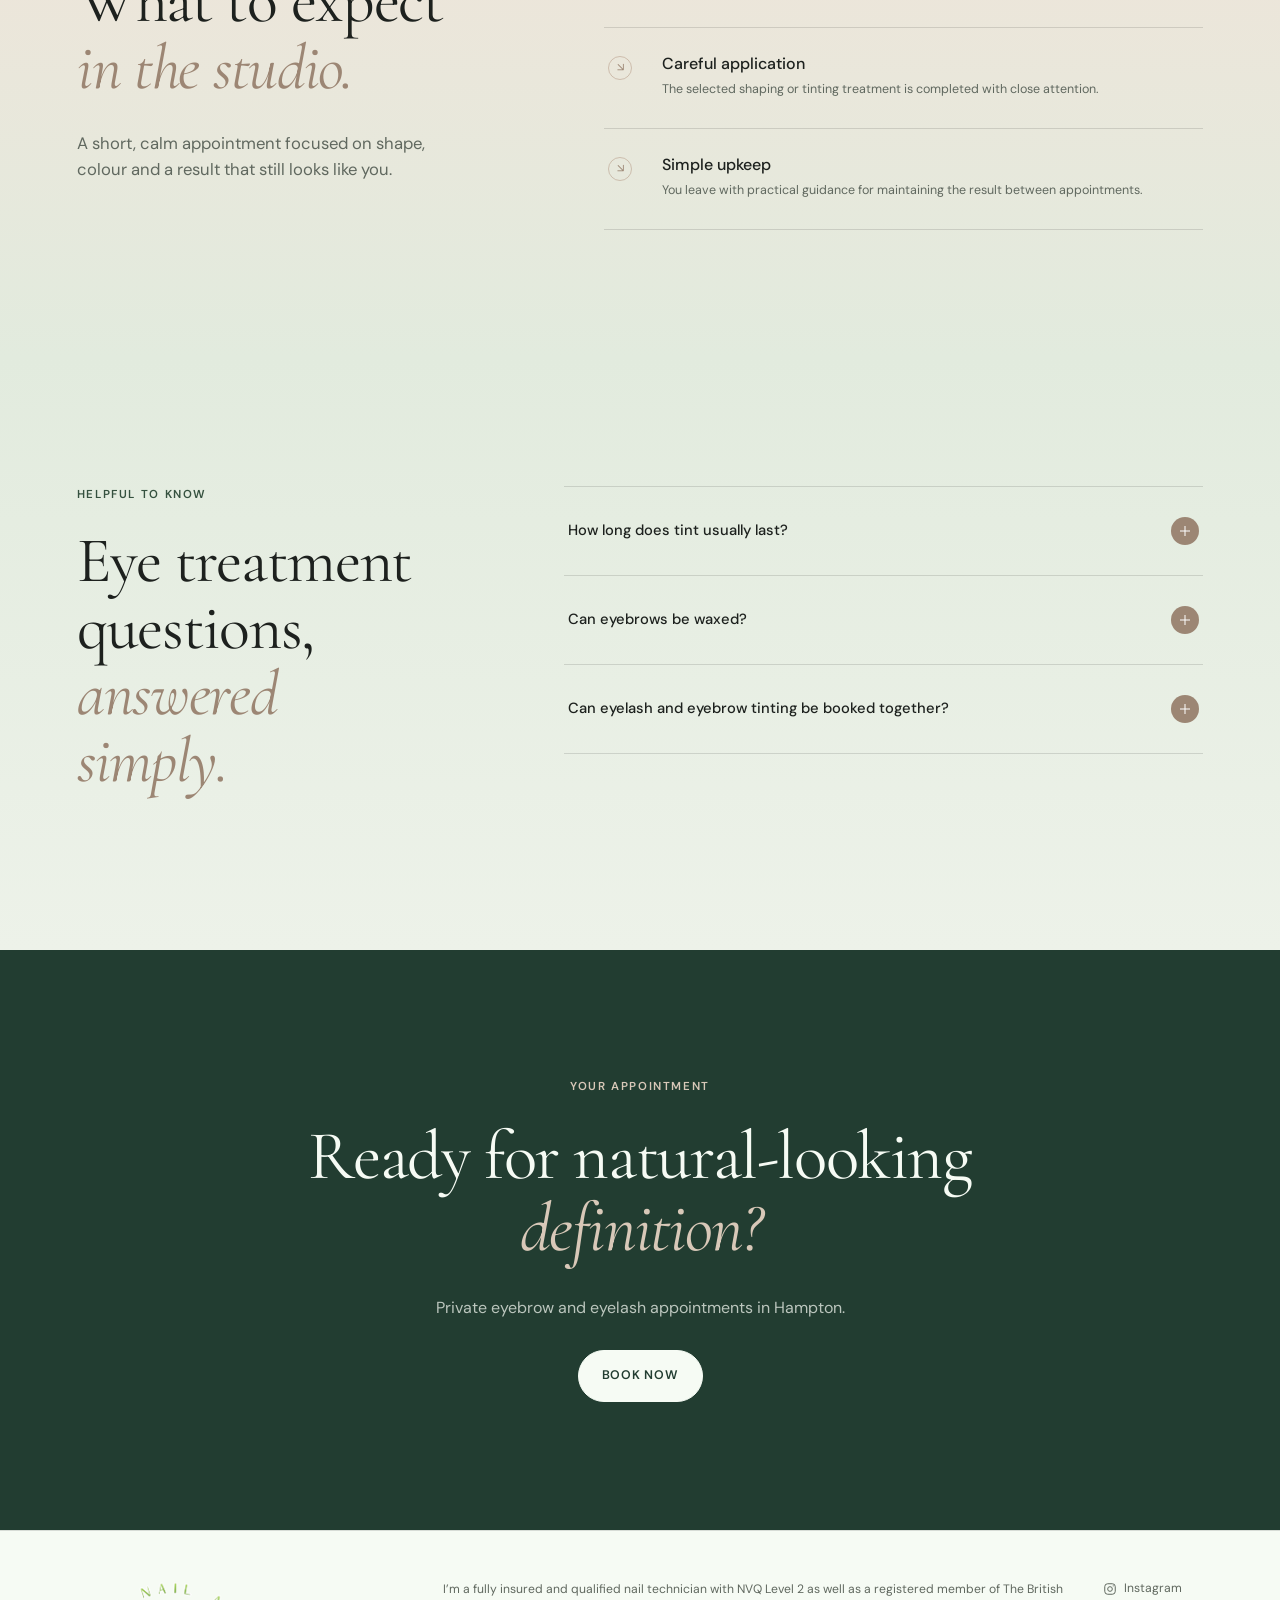
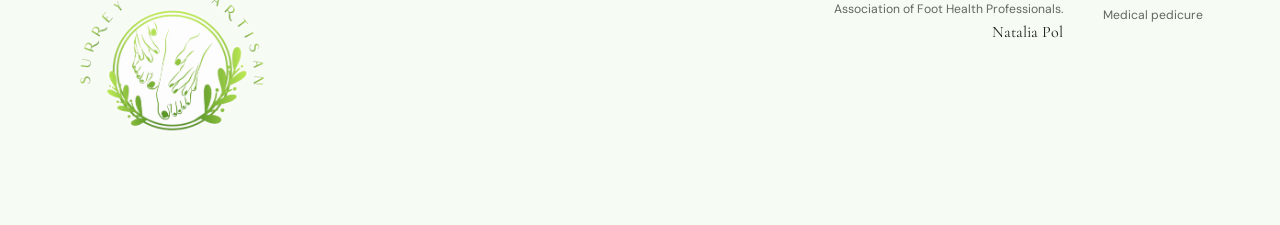
==== commit bfceff16: "Update footer profession wording" ====
--- a/public/eyelash-eyebrows.html
+++ b/public/eyelash-eyebrows.html
@@ -4,7 +4,7 @@
     <meta charset="UTF-8">
     <meta name="viewport" content="width=device-width, initial-scale=1">
     <meta name="description" content="Private eyebrow shaping, eyebrow tinting and eyelash tinting appointments in Hampton, Surrey.">
-    <meta name="robots" content="noindex, nofollow">
+    <meta name="robots" content="index, follow">
     <link rel="canonical" href="https://www.surreynailartisan.co.uk/eyelash-eyebrows">
     <meta property="og:title" content="Eyebrow &amp; Eyelash Treatments in Hampton | Surrey Nail Artisan">
     <meta property="og:description" content="Private eyebrow shaping, eyebrow tinting and eyelash tinting appointments in Hampton, Surrey.">
@@ -278,7 +278,7 @@
         <img src="assets/surrey-nail-artisan-logo.png" alt="Surrey Nail Artisan">
       </a>
       <div class="footer-credentials">
-        <p>I&rsquo;m a fully insured and qualified beauty therapist with NVQ Level 2 as well as a registered member of The British Association of Foot Health Professionals.</p>
+        <p>I&rsquo;m a fully insured and qualified nail technician with NVQ Level 2 as well as a registered member of The British Association of Foot Health Professionals.</p>
         <p class="footer-signature">Natalia Pol</p>
       </div>
       <div class="footer-links">
--- a/public/styles.css
+++ b/public/styles.css
@@ -374,7 +374,7 @@
 }
 
 .trust-strip-wide {
-  grid-template-columns: repeat(4, 1fr);
+  grid-template-columns: repeat(5, 1fr);
 }
 
 .trust-strip p {
@@ -1147,12 +1147,16 @@
 
 .treatment-card > .treatment-price-lines {
   display: grid;
+  width: 100%;
+  grid-template-columns: minmax(0, 1fr);
   align-items: stretch;
+  justify-content: stretch;
   gap: 0;
 }
 
 .treatment-price-lines p {
   display: flex;
+  width: 100%;
   align-items: baseline;
   justify-content: space-between;
   gap: 16px;
@@ -1169,6 +1173,53 @@
 }
 
 .treatment-price-lines p strong {
+  white-space: nowrap;
+  font-size: 1.05rem;
+}
+
+.treatment-card > .treatment-price-groups {
+  display: grid;
+  width: 100%;
+  grid-template-columns: repeat(2, minmax(0, 1fr));
+  align-items: start;
+  justify-content: stretch;
+  gap: clamp(20px, 3vw, 42px);
+}
+
+.treatment-price-group {
+  min-width: 0;
+}
+
+.treatment-price-group p {
+  display: flex;
+  width: 100%;
+  align-items: baseline;
+  justify-content: space-between;
+  gap: 12px;
+  margin: 0;
+  padding: 7px 0;
+}
+
+.treatment-price-group p + p {
+  border-top: 1px solid rgba(23, 38, 31, 0.12);
+}
+
+.treatment-price-group .price-group-label {
+  display: block;
+  padding-top: 0;
+  color: var(--taupe);
+  font-size: 0.6rem;
+  font-weight: 600;
+  letter-spacing: 0.09em;
+  text-transform: uppercase;
+}
+
+.treatment-price-group p span {
+  color: var(--muted);
+  font-size: 0.7rem;
+}
+
+.treatment-price-group p strong {
   white-space: nowrap;
   font-size: 1.05rem;
 }
@@ -1704,7 +1755,16 @@
     margin-top: 10px;
   }
 
+  .treatment-card > .treatment-price-groups {
+    margin-top: 12px;
+    gap: 20px;
+  }
+
   .treatment-price-lines p {
+    padding: 5px 0;
+  }
+
+  .treatment-price-group p {
     padding: 5px 0;
   }
 
@@ -1962,6 +2022,15 @@
   left: 5%;
 }
 
+.real-medical-hero figcaption {
+  left: clamp(24px, 3vw, 36px);
+}
+
+.medical-image-main .image-note {
+  z-index: 5;
+  white-space: nowrap;
+}
+
 /* One-time image reveal */
 .image-reveal {
   opacity: 0;
@@ -2014,6 +2083,10 @@
 
   .home-hero .hero-media figcaption {
     left: 30px;
+  }
+
+  .real-medical-hero figcaption {
+    left: 36px;
   }
 
   .home-footer {
